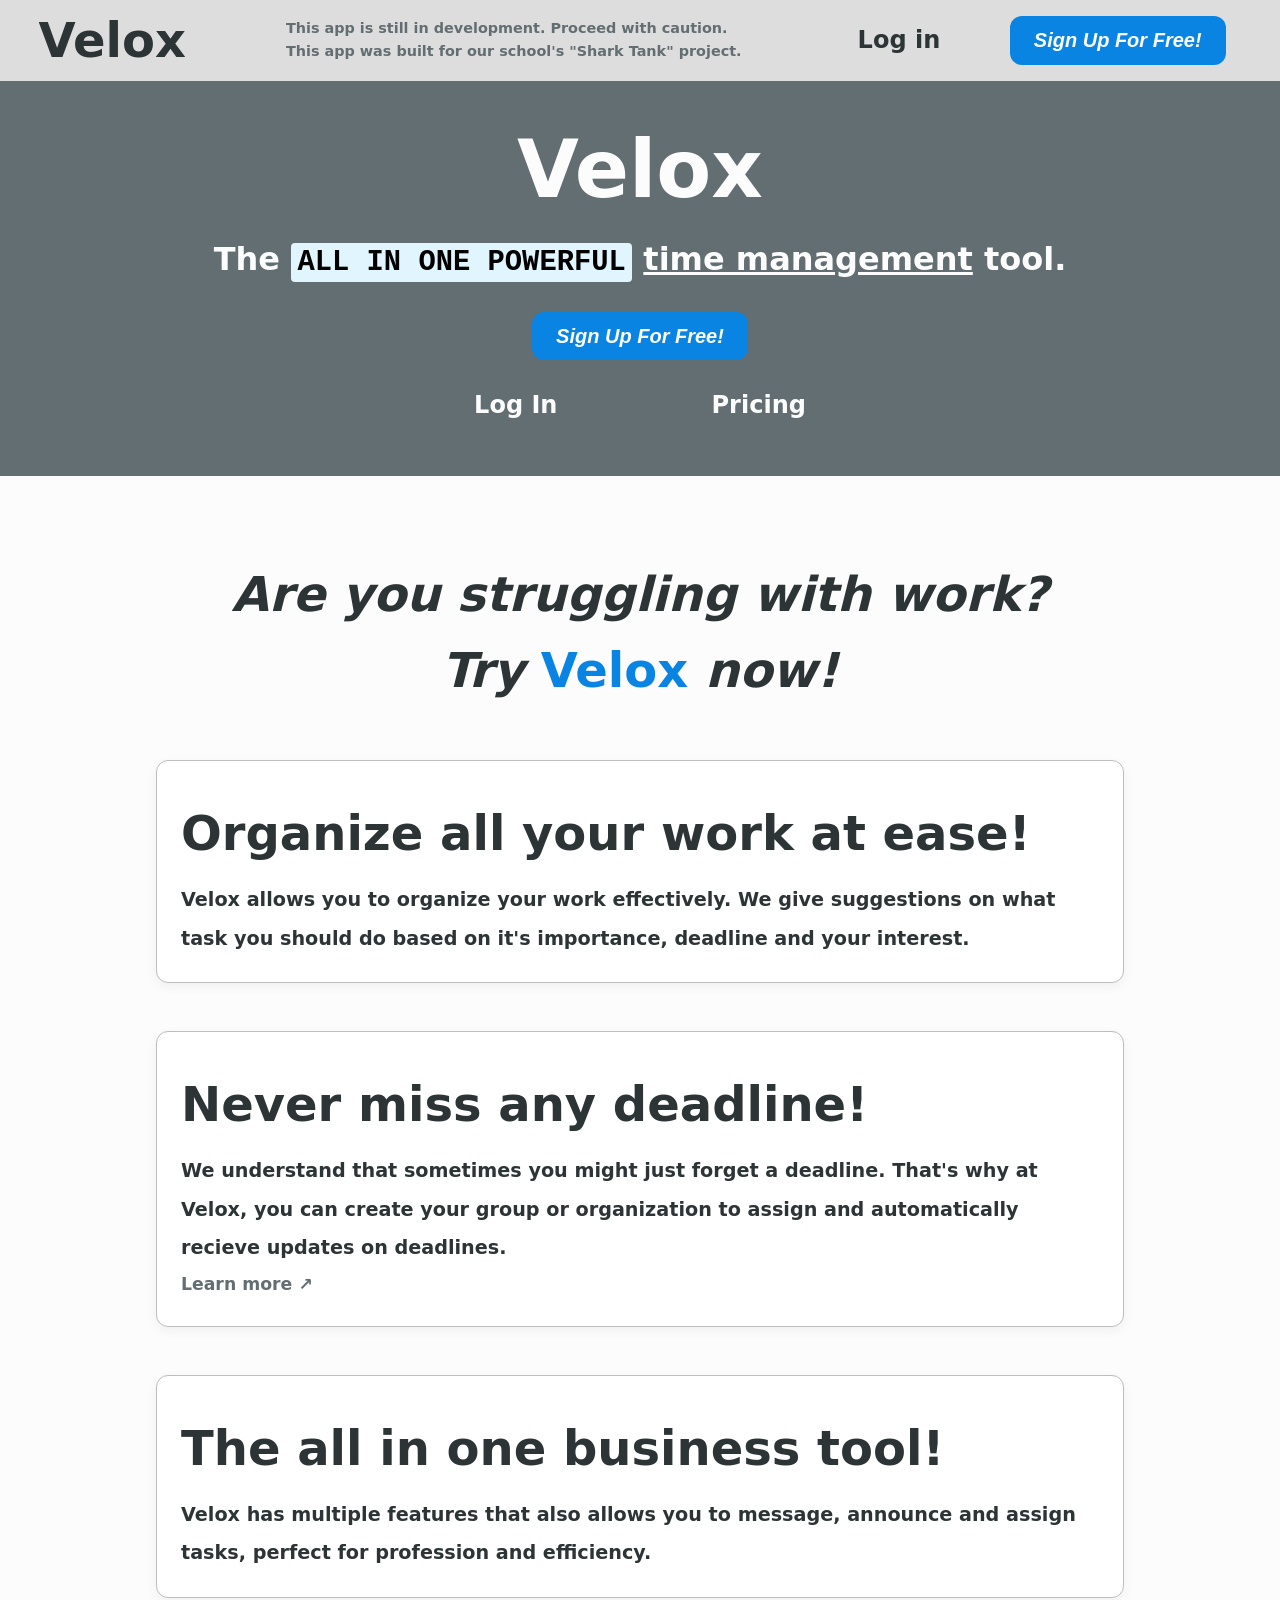
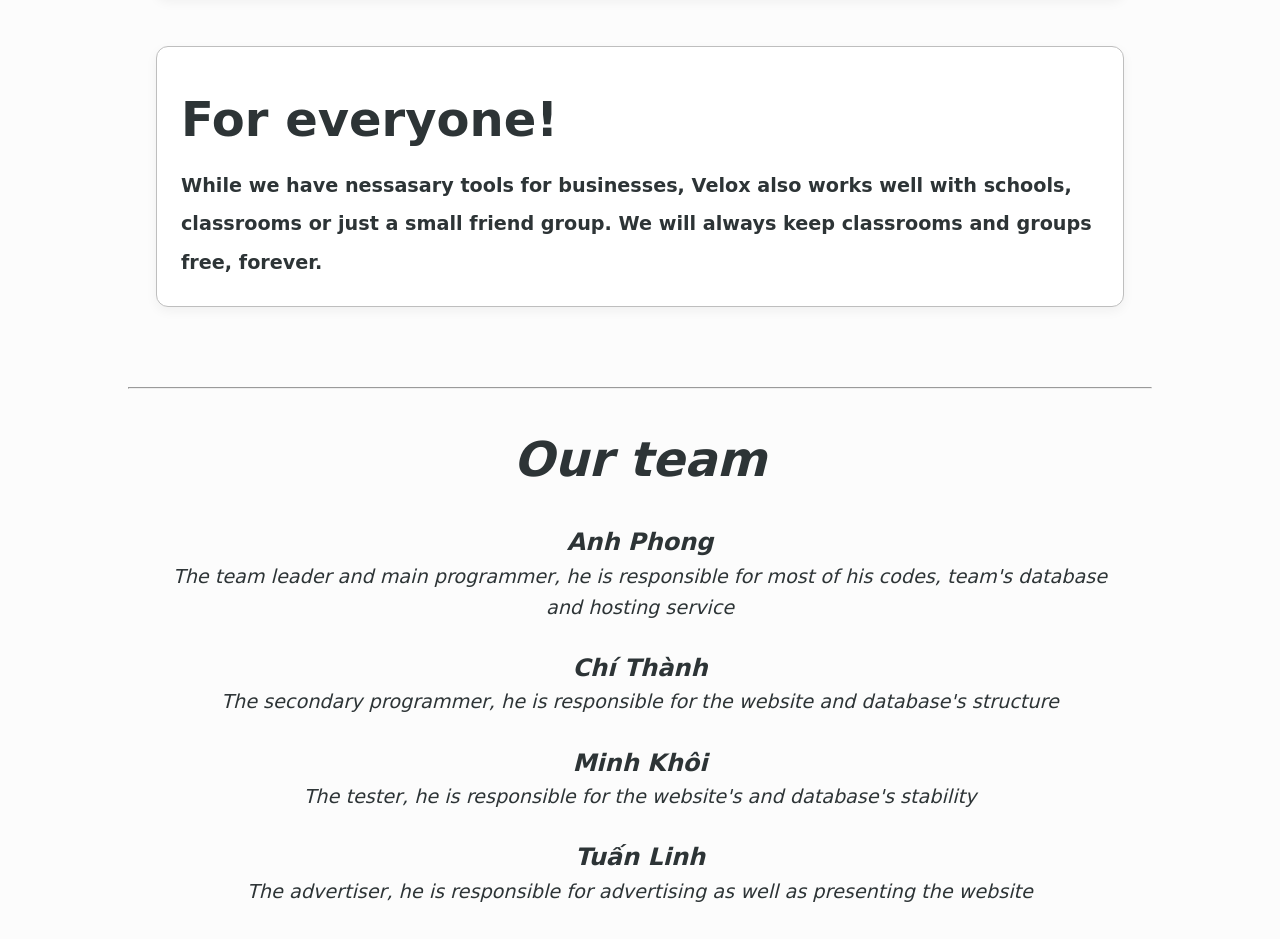
==== index.html @ 53f1ddbe "static main page 1" ====
<!DOCTYPE html>
<html lang="en">
<head>
    <meta charset="UTF-8">
    <meta name="viewport" content="width=device-width, initial-scale=1.0">
    <title>Velox</title>
    <link href="styles/main.css" rel="stylesheet">
</head>
<body>
    <header>
            <h2><b>Velox</b></h2>
            <div>
                <h4 class="text-muted">This app is still in development. Proceed with caution.</h4>
                <h4 class="text-muted">This app was built for our school's "Shark Tank" project.</h4>
            </div>
            
            <div style="padding: 1rem; display: flex; justify-content: space-between; align-items: center; width: 400px">
                <h4><a href="#" style="color: var(--text-main);">Log in</a></h4>
                <button><h4><a href="#" style="color: var(--bg-color);"><i>Sign Up For Free!</i></a></h4></button>
            </div>
    </header>
    <div style="text-align: center; margin-bottom: 3rem; width: 100%; background-color: var(--text-muted); color: var(--bg-color); border-color: var(--border-color);">
            <br><h1><b>Velox</b></h1>
            <h3>The <code style="color: black">ALL IN ONE POWERFUL</code> <u>time management</u> tool.</h3><br>
            <button><h4><a href="#" style="color: var(--bg-color);"><i>Sign Up For Free!</i></a></h4></button><br><br>
            <div style="display: flex; width: 50%; align-items: center; justify-content: space-evenly; margin: 0 auto;">
                <h4><a href="#" style="color: var(--bg-color);">Log In</a></h4>
                <h4><a href="#" style="color: var(--bg-color);">Pricing</a></h4>
            </div>
            <br><br>
        </div>
    
    <div class="intro">
        <h2 style="text-align: center; font-style: italic;">
            Are you struggling with work?<br>Try <b style="color: var(--accent-color); font-style: normal;">Velox</b> now!
        </h2><br><br>

        <section class="card">
            <h2>Organize all your work at ease!</h2>
            <p>Velox allows you to organize your work effectively. We give suggestions on what task you should do based on it's importance, deadline and your interest.</p>
        </section>

        <section class="card">
            <h2>Never miss any deadline!</h2>
            <p>We understand that sometimes you might just forget a deadline. That's why at Velox, you can create your group or organization to assign and automatically recieve updates on deadlines.</p>
            <a class="text-muted"><p>Learn more ↗</p></a>
        </section>

        <section class="card">
            <h2>The all in one business tool!</h2>
            <p>Velox has multiple features that also allows you to message, announce and assign tasks, perfect for profession and efficiency.</p>
        </section>

        <section class="card">
            <h2>For everyone!</h2>
            <p>While we have nessasary tools for businesses, Velox also works well with schools, classrooms or just a small friend group. We will always keep classrooms and groups free, forever.</p>
        </section>

        <footer>

        </footer>
    </div>
    <hr style="width: 80%; display: block; margin: auto; color: var(--border-color);">
    <div class="team"  style="text-align: center; font-style: italic;">
        <h2>Our team</h2>
        <br>
        <h4>Anh Phong</h4>
        <p>The team leader and main programmer, he is responsible for most of his codes, team's database and hosting service</p>
        <br>
        <h4>Chí Thành</h4>
        <p>The secondary programmer, he is responsible for the website and database's structure</p>
        <br>
        <h4>Minh Khôi</h4>
        <p>The tester, he is responsible for the website's and database's stability</p>
        <br>
        <h4>Tuấn Linh</h4>
        <p>The advertiser, he is responsible for advertising as well as presenting the website</p>
    </div>
</body>
</html>
---- styles/main.css ----
:root {
            --transition-speed: 0.3s;
            --font-main: 'Segoe UI', system-ui, -apple-system, sans-serif;
            --line-height: 1.6;
            --space-unit: 1rem;
            --border-radius: 12px;
        }

        @media (prefers-color-scheme: light) {
            :root {
                --bg-color: #fcfcfc;
                --surface-color: #ffffff;
                --text-main: #2d3436;
                --text-muted: #636e72;
                --accent-color: #0984e3;
                --accent-soft: #e1f5fe;
                --border-color: #bebebe;
                --shadow: 0 4px 12px rgba(0, 0, 0, 0.05);
            }
        }

        @media (prefers-color-scheme: dark) {
            :root {
                --bg-color: #121212;
                --surface-color: #1e1e1e;
                --text-main: #e0e0e0;
                --text-muted: #a0a0a0;
                --accent-color: #74b9ff;
                --accent-soft: #6f6f6f;
                --border-color: #2d2d2d;
                --shadow: 0 4px 20px rgba(0, 0, 0, 0.3);
            }
        }

        * {
            box-sizing: border-box;
            margin: 0;
            padding: 0;
        }

        body {
            background-color: var(--bg-color);
            font-family: var(--font-main);
            line-height: var(--line-height);
            transition: background-color var(--transition-speed), color var(--transition-speed);
        }

        .intro, .team {
            max-width: 1000px;
            margin: 0 auto;
            padding: 2rem 1rem;
            color: var(--text-main);
        }

        .intro>section {
            margin-bottom: 3rem;
            line-height: 2;
            font-weight: 700;
            color: var(--text-main);
        }

        h1 {
            font-size: 500%;
        }
        h2 {
            font-size: 300%;
        }
        h3 {
            font-size: 200%;
        }
        h4 {
            font-size: 150%;
        }
        p {
            font-size: 120%;
        }

        .card {
            background-color: var(--surface-color);
            border: 1px solid var(--border-color);
            border-radius: var(--border-radius);
            padding: 1.5rem;
            box-shadow: var(--shadow);
            margin-bottom: 2rem;
        }

        a {
            color: var(--accent-color);
            text-decoration: none;
            transition: opacity 0.2s;
        }

        a:hover {
            text-decoration: underline;
        }

        button {
            background-color: var(--accent-color);
            color: #fff;
            border: none;
            padding: 0.8rem 1.5rem;
            border-radius: var(--border-radius);
            font-weight: 600;
            cursor: pointer;
            transition: transform 0.1s, opacity 0.2s;
        }

        button:active {
            transform: scale(0.98);
        }

        .text-muted {
            color: var(--text-muted);
            font-size: 0.9rem;
        }

        code { 
            background-color: var(--accent-soft);
            padding: 0.2rem 0.4rem;
            border-radius: 4px;
            font-family: 'Courier New', monospace;
            font-size: 0.9em;
        }

        header {
            color: var(--text-main);
            background-color: color-mix(in srgb, var(--border-color), transparent 50%);
            padding-top: 1px;
            padding: 0rem 3%;
            display: flex;
            justify-content: space-between;
            align-items: center;
            position: sticky;
            top: 0;
            z-index: 1000;
            width: 100%;
        }
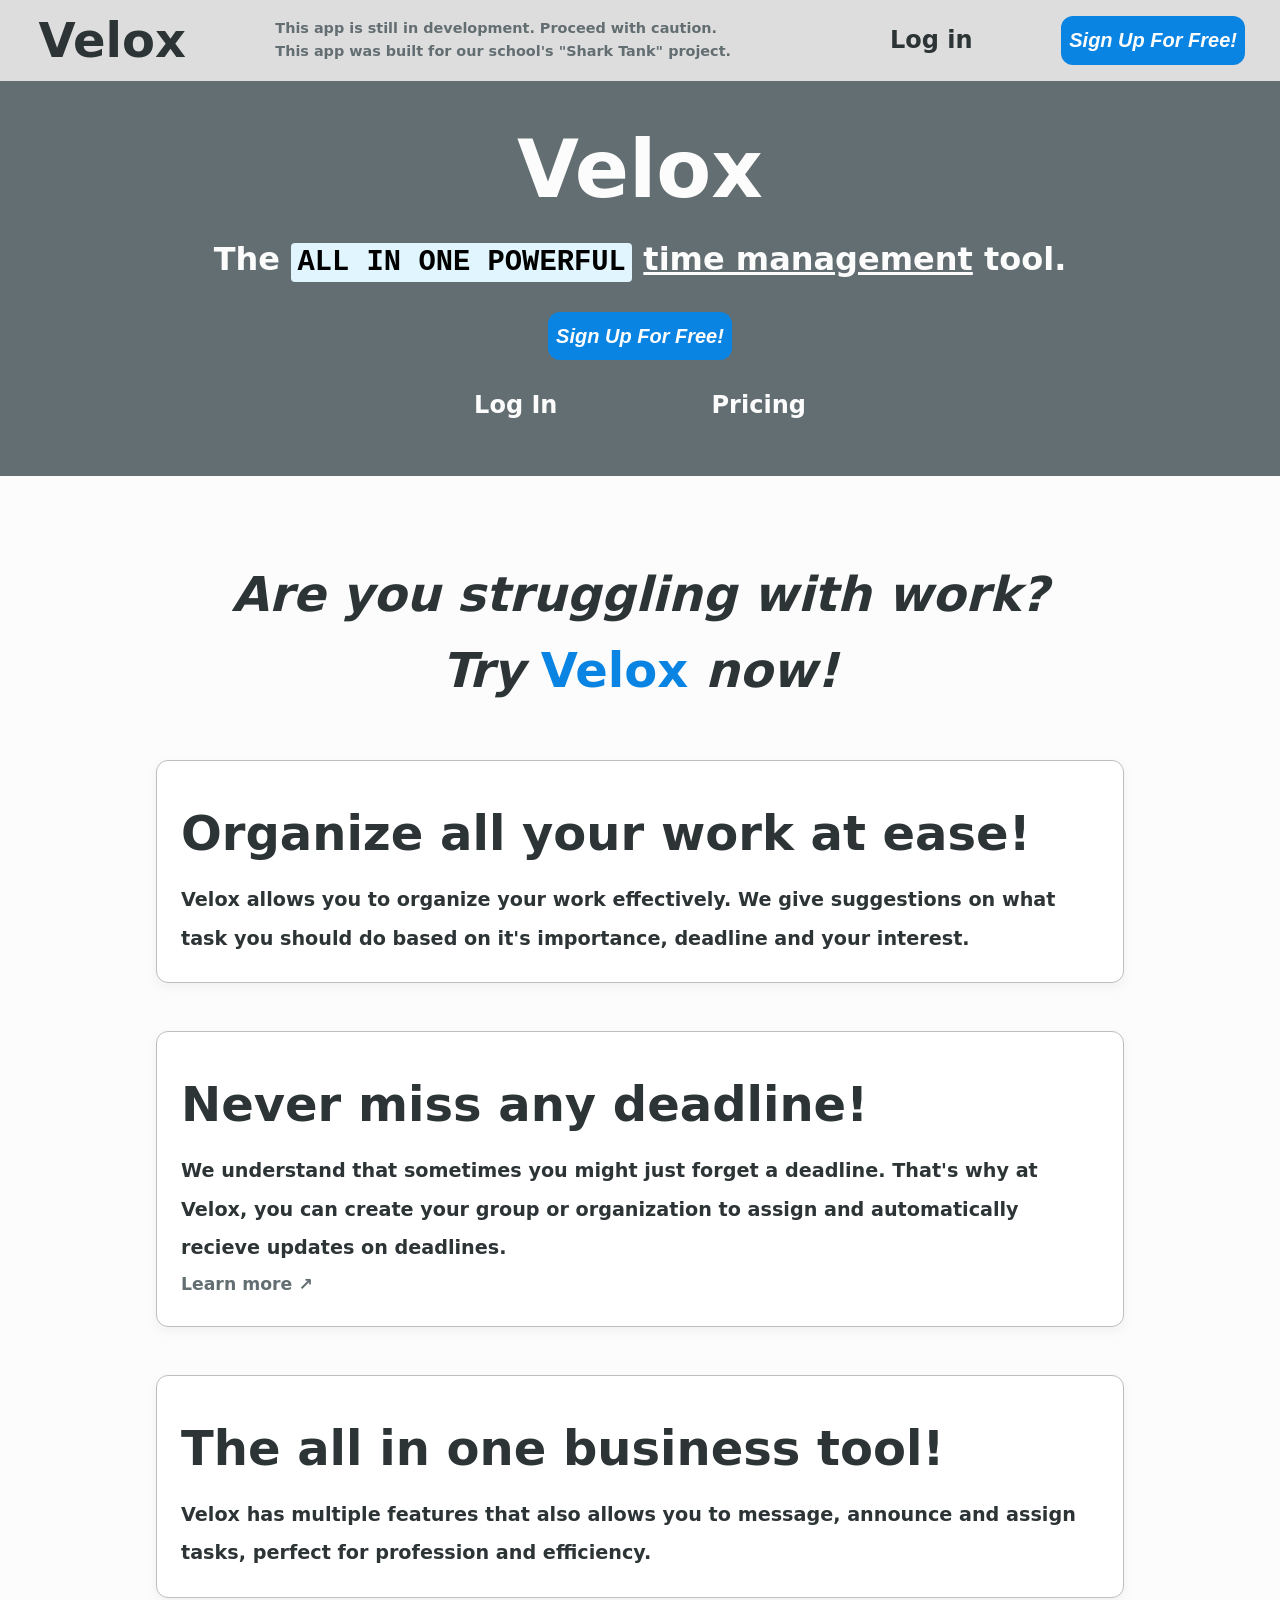
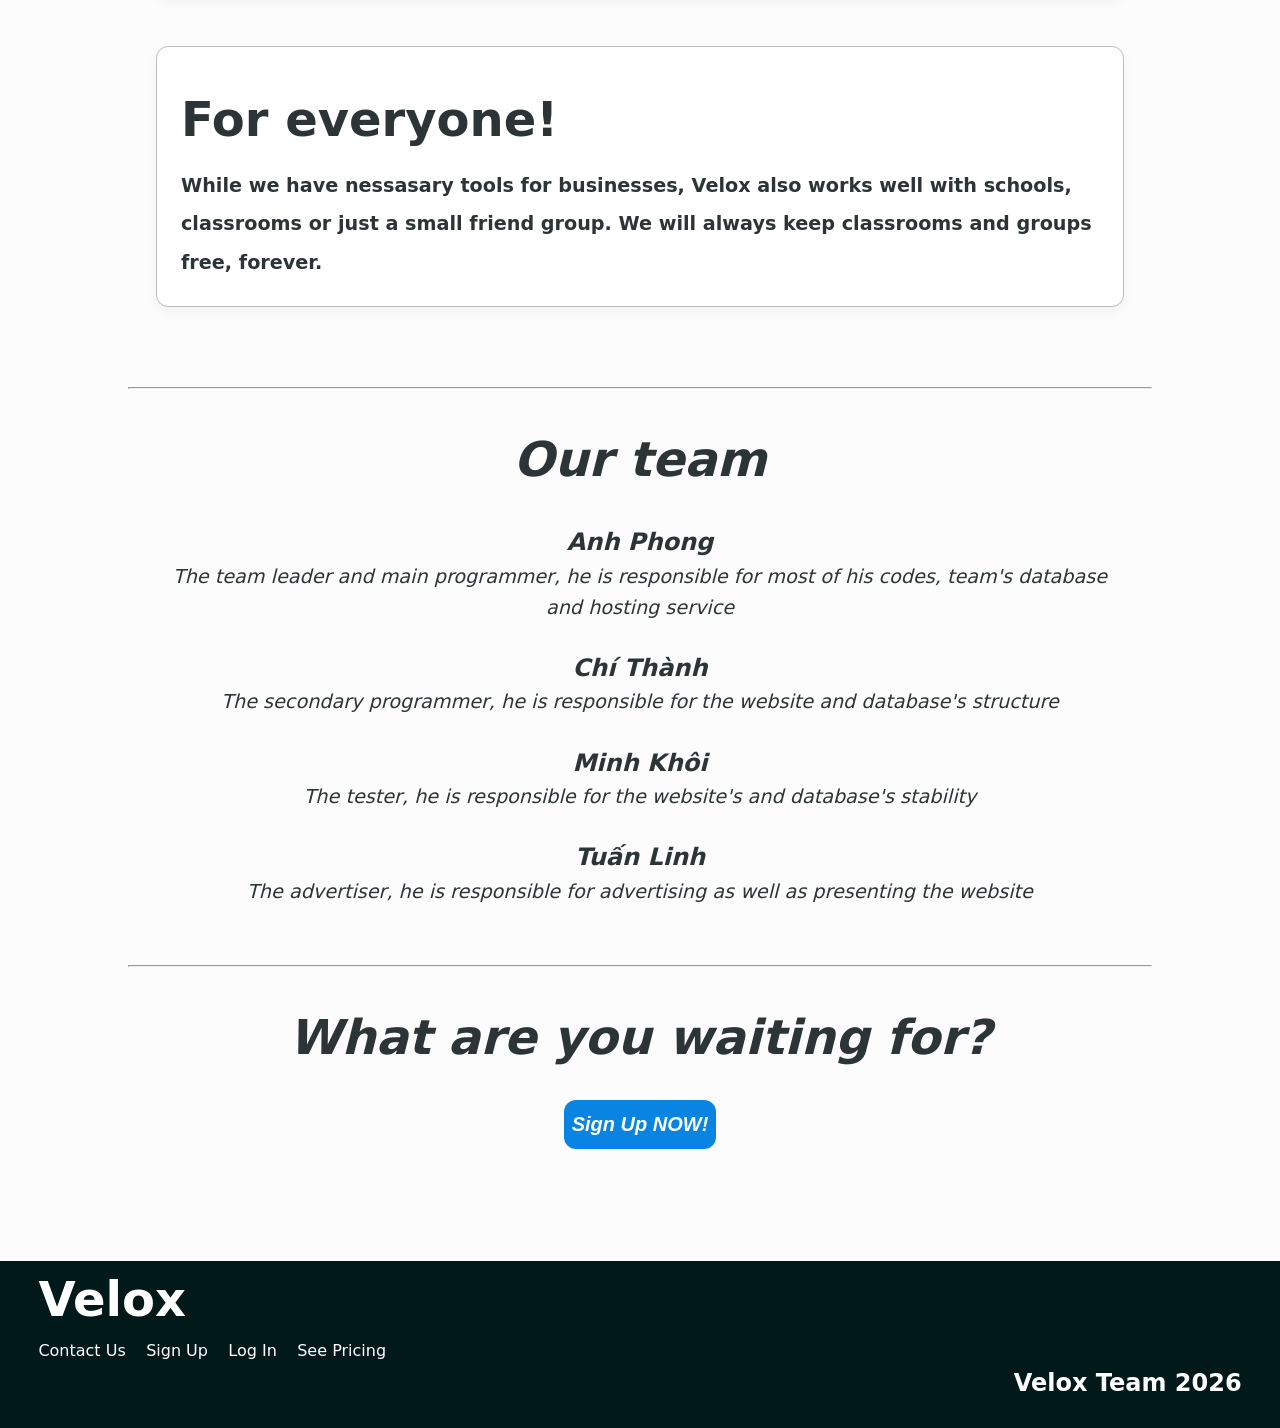
==== commit de5045f9: "velox v2" ====
--- a/index.html
+++ b/index.html
@@ -4,7 +4,7 @@
     <meta charset="UTF-8">
     <meta name="viewport" content="width=device-width, initial-scale=1.0">
     <title>Velox</title>
-    <link href="styles/main.css" rel="stylesheet">
+    <link href="./styles/main.css" rel="stylesheet">
 </head>
 <body>
     <header>
@@ -14,15 +14,15 @@
                 <h4 class="text-muted">This app was built for our school's "Shark Tank" project.</h4>
             </div>
             
-            <div style="padding: 1rem; display: flex; justify-content: space-between; align-items: center; width: 400px">
-                <h4><a href="#" style="color: var(--text-main);">Log in</a></h4>
-                <button><h4><a href="#" style="color: var(--bg-color);"><i>Sign Up For Free!</i></a></h4></button>
+            <div style="padding: 1rem; display: grid; grid-template-columns: 35% 65%; align-items: center; min-width: 300px; width: 35%; text-align: end; gap: 5%" class="headerInteractives">
+                <h4><a href="#" style="color: var(--text-main); text-align: end;">Log in</a></h4>
+                <a><button onclick="window.location.href = './signup/index.html'"><h4 style="color: var(--bg-color);"><i>Sign Up For Free!</i></h4></button></a>
             </div>
     </header>
     <div style="text-align: center; margin-bottom: 3rem; width: 100%; background-color: var(--text-muted); color: var(--bg-color); border-color: var(--border-color);">
             <br><h1><b>Velox</b></h1>
             <h3>The <code style="color: black">ALL IN ONE POWERFUL</code> <u>time management</u> tool.</h3><br>
-            <button><h4><a href="#" style="color: var(--bg-color);"><i>Sign Up For Free!</i></a></h4></button><br><br>
+            <a><button onclick="window.location.href = './signup/index.html'"><h4 style="color: var(--bg-color);"><i>Sign Up For Free!</i></h4></button></a><br><br>
             <div style="display: flex; width: 50%; align-items: center; justify-content: space-evenly; margin: 0 auto;">
                 <h4><a href="#" style="color: var(--bg-color);">Log In</a></h4>
                 <h4><a href="#" style="color: var(--bg-color);">Pricing</a></h4>
@@ -55,10 +55,6 @@
             <h2>For everyone!</h2>
             <p>While we have nessasary tools for businesses, Velox also works well with schools, classrooms or just a small friend group. We will always keep classrooms and groups free, forever.</p>
         </section>
-
-        <footer>
-
-        </footer>
     </div>
     <hr style="width: 80%; display: block; margin: auto; color: var(--border-color);">
     <div class="team"  style="text-align: center; font-style: italic;">
@@ -75,6 +71,22 @@
         <br>
         <h4>Tuấn Linh</h4>
         <p>The advertiser, he is responsible for advertising as well as presenting the website</p>
+    </div><br>
+    <hr style="width: 80%; display: block; margin: auto; color: var(--border-color);">
+    <div class="intro">
+        <h2 style="text-align: center; font-style: italic;">
+            What are you waiting for?<br><a><button onclick="window.location.href = './signup/index.html'"><h4 style="color: var(--bg-color);"><i>Sign Up NOW!</i></h4></button></a><br><br>
+        </h2>
+
     </div>
+    <footer>
+        <h2><b>Velox</b></h2>
+        <a style="cursor: pointer; color: white">Contact Us</a>&nbsp;&nbsp;&nbsp;
+        <a style="cursor: pointer; color: white" onclick="window.location.href = './signup/index.html'">Sign Up</a>&nbsp;&nbsp;&nbsp;
+        <a style="cursor: pointer; color: white">Log In</a>&nbsp;&nbsp;&nbsp;
+        <a style="cursor: pointer; color: white">See Pricing</a>&nbsp;&nbsp;&nbsp;
+        <h4 style="text-align: end;">Velox Team 2026</h4>
+        <br>
+    </footer>
 </body>
 </html>
--- a/styles/main.css
+++ b/styles/main.css
@@ -16,6 +16,7 @@
                 --accent-soft: #e1f5fe;
                 --border-color: #bebebe;
                 --shadow: 0 4px 12px rgba(0, 0, 0, 0.05);
+                --footer: #021919;
             }
         }
 
@@ -29,6 +30,7 @@
                 --accent-soft: #6f6f6f;
                 --border-color: #2d2d2d;
                 --shadow: 0 4px 20px rgba(0, 0, 0, 0.3);
+                --footer: #021919;
             }
         }
 
@@ -98,7 +100,7 @@
             background-color: var(--accent-color);
             color: #fff;
             border: none;
-            padding: 0.8rem 1.5rem;
+            padding: 0.8rem .5rem;
             border-radius: var(--border-radius);
             font-weight: 600;
             cursor: pointer;
@@ -134,4 +136,57 @@
             top: 0;
             z-index: 1000;
             width: 100%;
-        }+        }
+
+        footer {
+            color: white;
+            background-color: var(--footer);
+            padding-top: 1px;
+            padding: 0rem 3%;
+            display: static;
+            align-items: center;
+            position: static;
+            bottom: 0;
+            left: 0;
+            width: 100%;
+            z-index: 1000;
+        }
+
+        @media (max-width: 1023px), (max-height: 511px) {
+            header {
+                position: static !important;
+                display:contents !important;
+                text-align: center;
+            }
+            header>h2 {
+                font-size: 200% !important;
+            }
+            header>div>* {
+                font-size: 80% !important;
+            }
+            .headerInteractives {
+                grid-template-columns: 30% 70% !important;
+                margin: auto;
+            }
+            .headerInteractives>h4 {
+                text-align: center !important;
+            }
+            .headerInteractives>*, .headerInteractives>a>button>* {
+                font-size: 120% !important;
+            }
+            .intro>section>h2 {
+                font-size: 200% !important;
+            }
+            .intro>h2 {
+                font-size: 150% !important;
+            }
+            .intro>section>*, .intro>section>a>* {
+                font-size: 100% !important;
+            }
+            .accountBox {
+                grid-template-columns: 1fr !important;
+            }
+            .intro>section>div>div>h3, .intro>section>div>p {
+                font-size: 80% !important;
+            }
+        }
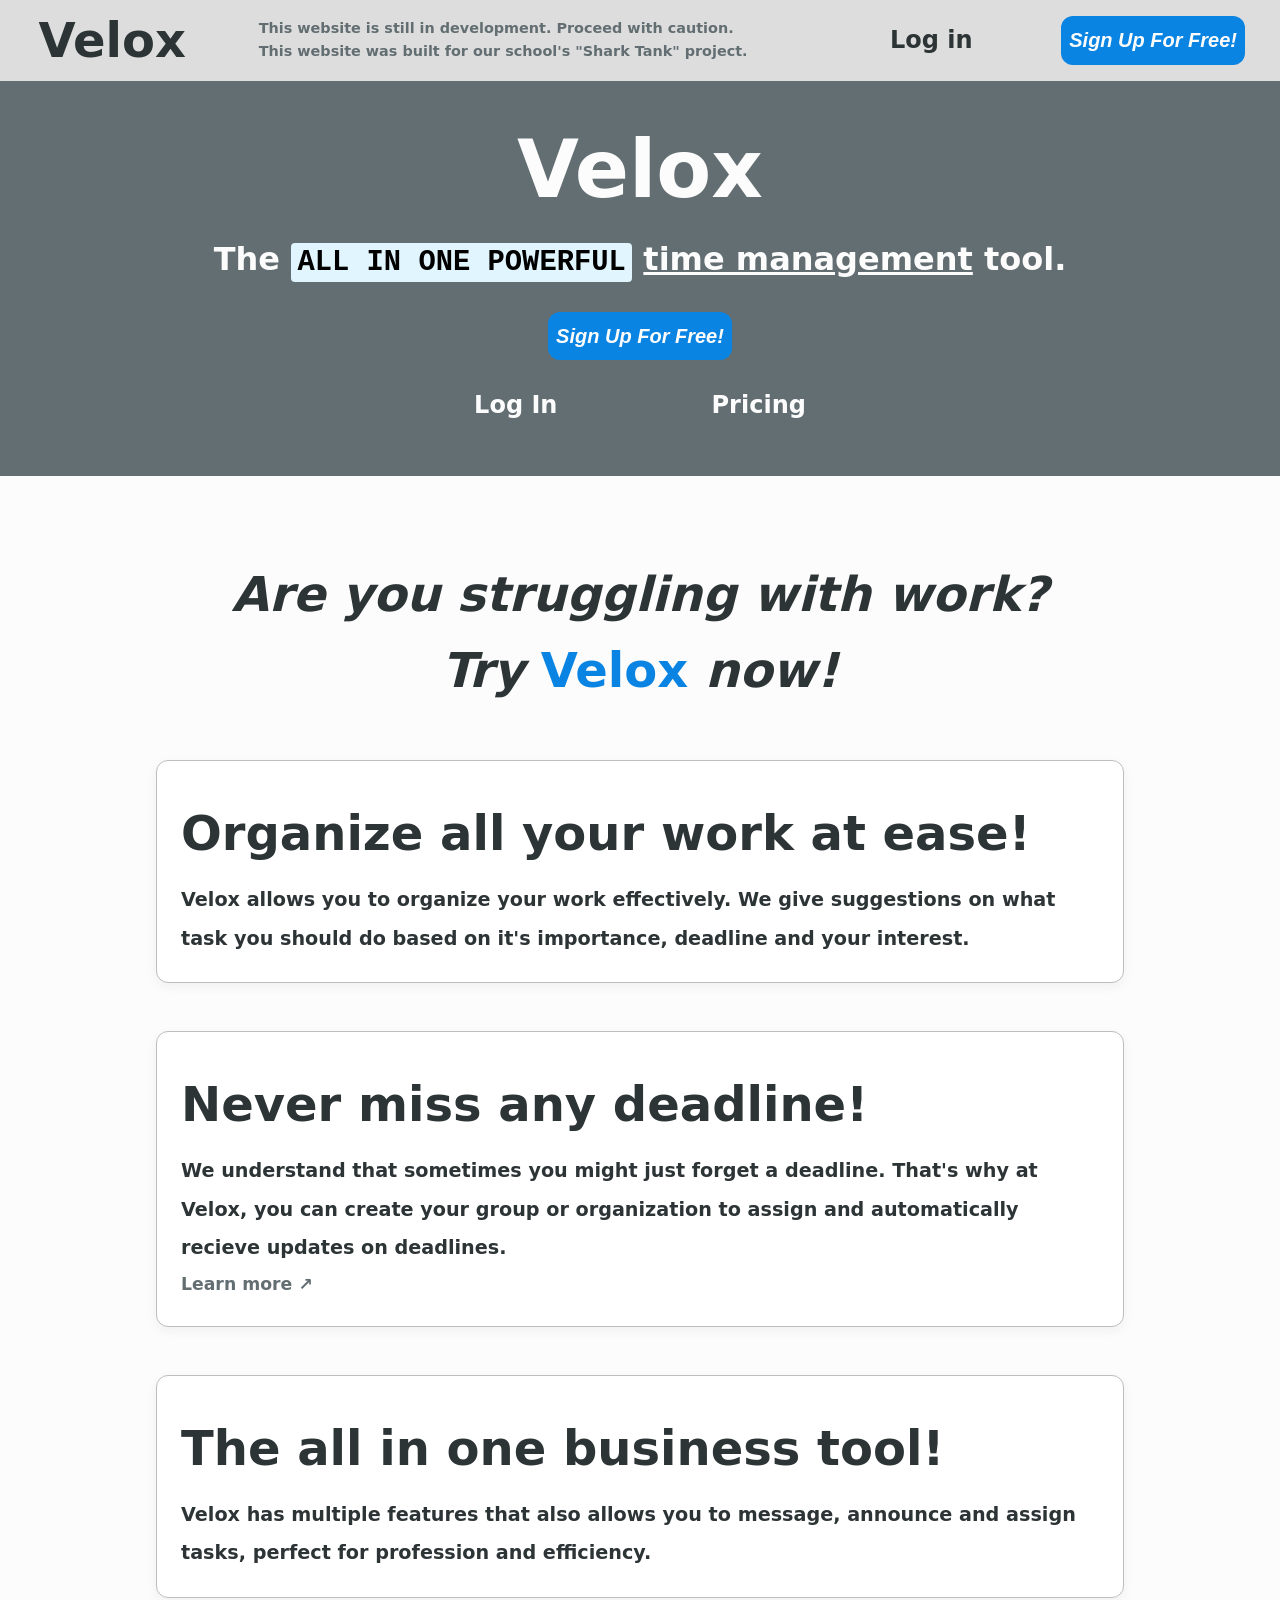
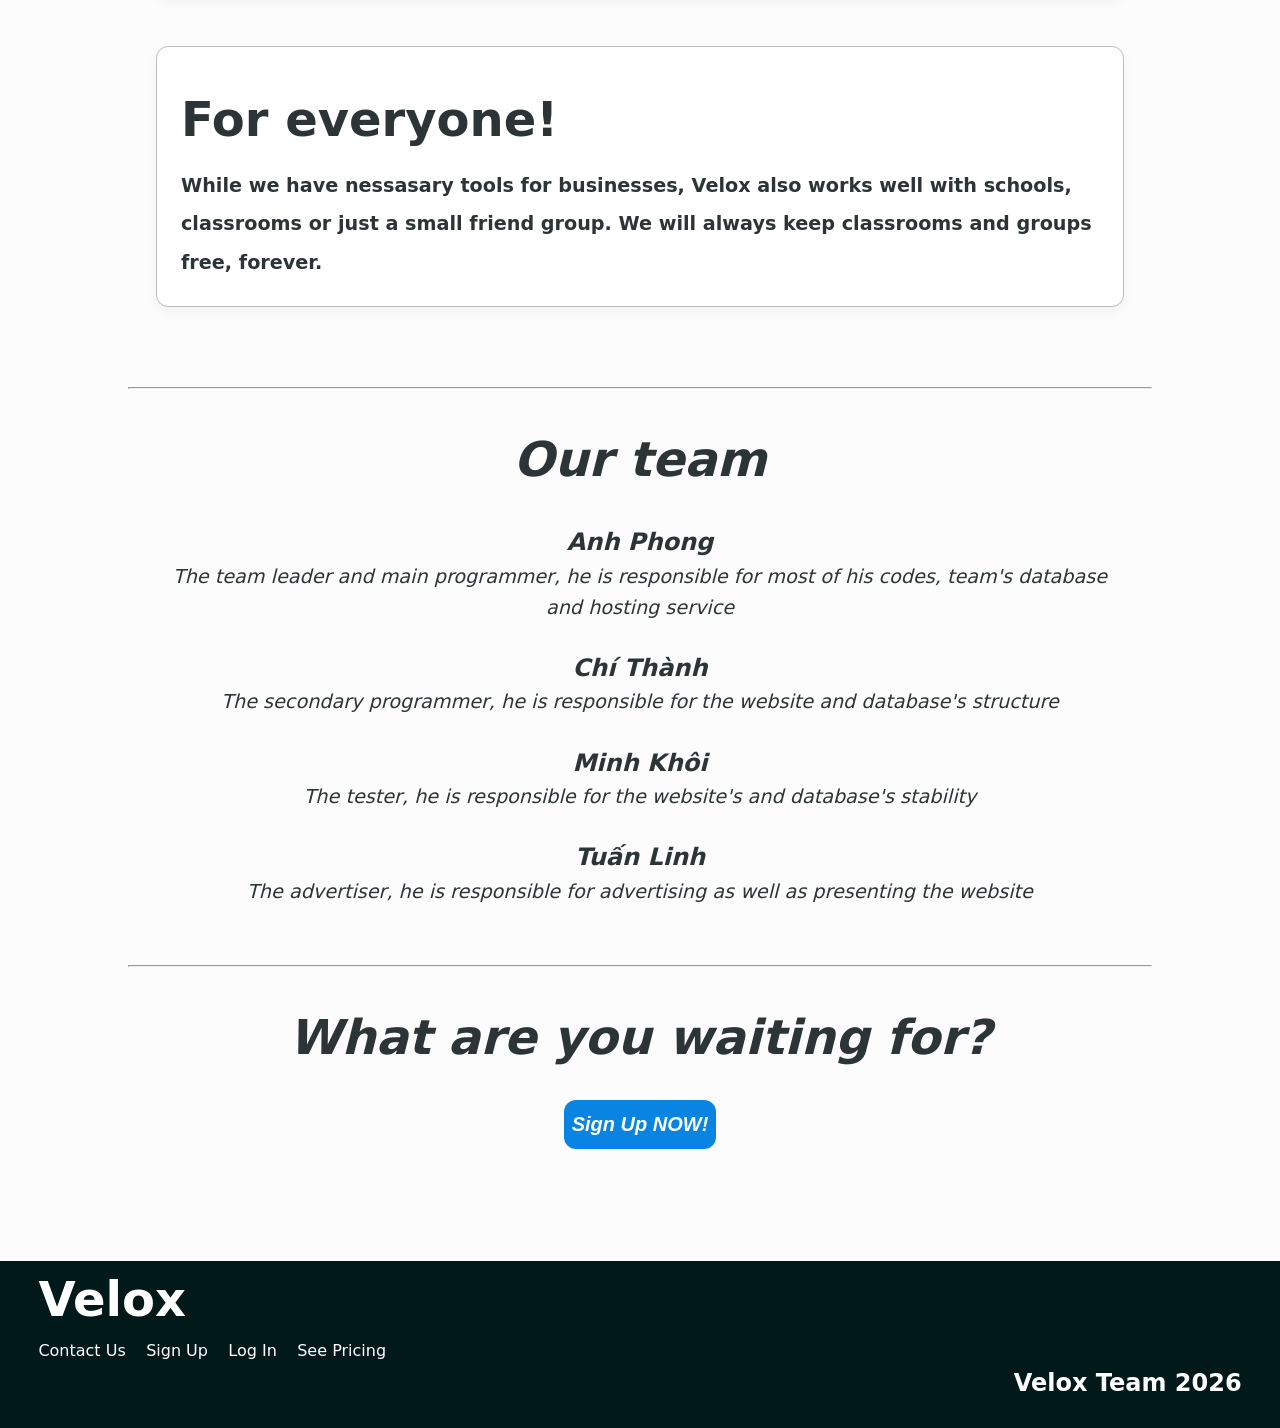
==== commit 3479cdcf: "signup + login basic" ====
--- a/index.html
+++ b/index.html
@@ -10,12 +10,12 @@
     <header>
             <h2><b>Velox</b></h2>
             <div>
-                <h4 class="text-muted">This app is still in development. Proceed with caution.</h4>
-                <h4 class="text-muted">This app was built for our school's "Shark Tank" project.</h4>
+                <h4 class="text-muted">This website is still in development. Proceed with caution.</h4>
+                <h4 class="text-muted">This website was built for our school's "Shark Tank" project.</h4>
             </div>
             
             <div style="padding: 1rem; display: grid; grid-template-columns: 35% 65%; align-items: center; min-width: 300px; width: 35%; text-align: end; gap: 5%" class="headerInteractives">
-                <h4><a href="#" style="color: var(--text-main); text-align: end;">Log in</a></h4>
+                <h4><a href="./login/index.html" style="color: var(--text-main); text-align: end;">Log in</a></h4>
                 <a><button onclick="window.location.href = './signup/index.html'"><h4 style="color: var(--bg-color);"><i>Sign Up For Free!</i></h4></button></a>
             </div>
     </header>
@@ -24,7 +24,7 @@
             <h3>The <code style="color: black">ALL IN ONE POWERFUL</code> <u>time management</u> tool.</h3><br>
             <a><button onclick="window.location.href = './signup/index.html'"><h4 style="color: var(--bg-color);"><i>Sign Up For Free!</i></h4></button></a><br><br>
             <div style="display: flex; width: 50%; align-items: center; justify-content: space-evenly; margin: 0 auto;">
-                <h4><a href="#" style="color: var(--bg-color);">Log In</a></h4>
+                <h4><a href="./login/index.html" style="color: var(--bg-color);">Log In</a></h4>
                 <h4><a href="#" style="color: var(--bg-color);">Pricing</a></h4>
             </div>
             <br><br>
@@ -81,10 +81,10 @@
     </div>
     <footer>
         <h2><b>Velox</b></h2>
-        <a style="cursor: pointer; color: white">Contact Us</a>&nbsp;&nbsp;&nbsp;
-        <a style="cursor: pointer; color: white" onclick="window.location.href = './signup/index.html'">Sign Up</a>&nbsp;&nbsp;&nbsp;
-        <a style="cursor: pointer; color: white">Log In</a>&nbsp;&nbsp;&nbsp;
-        <a style="cursor: pointer; color: white">See Pricing</a>&nbsp;&nbsp;&nbsp;
+        <a style="color: white">Contact Us</a>&nbsp;&nbsp;&nbsp;
+        <a style="color: white" href="./signup/index.html">Sign Up</a>&nbsp;&nbsp;&nbsp;
+        <a style="color: white" href="./login/index.html">Log In</a>&nbsp;&nbsp;&nbsp;
+        <a style="color: white">See Pricing</a>&nbsp;&nbsp;&nbsp;
         <h4 style="text-align: end;">Velox Team 2026</h4>
         <br>
     </footer>
--- a/styles/main.css
+++ b/styles/main.css
@@ -90,6 +90,7 @@
             color: var(--accent-color);
             text-decoration: none;
             transition: opacity 0.2s;
+            cursor: pointer;
         }
 
         a:hover {
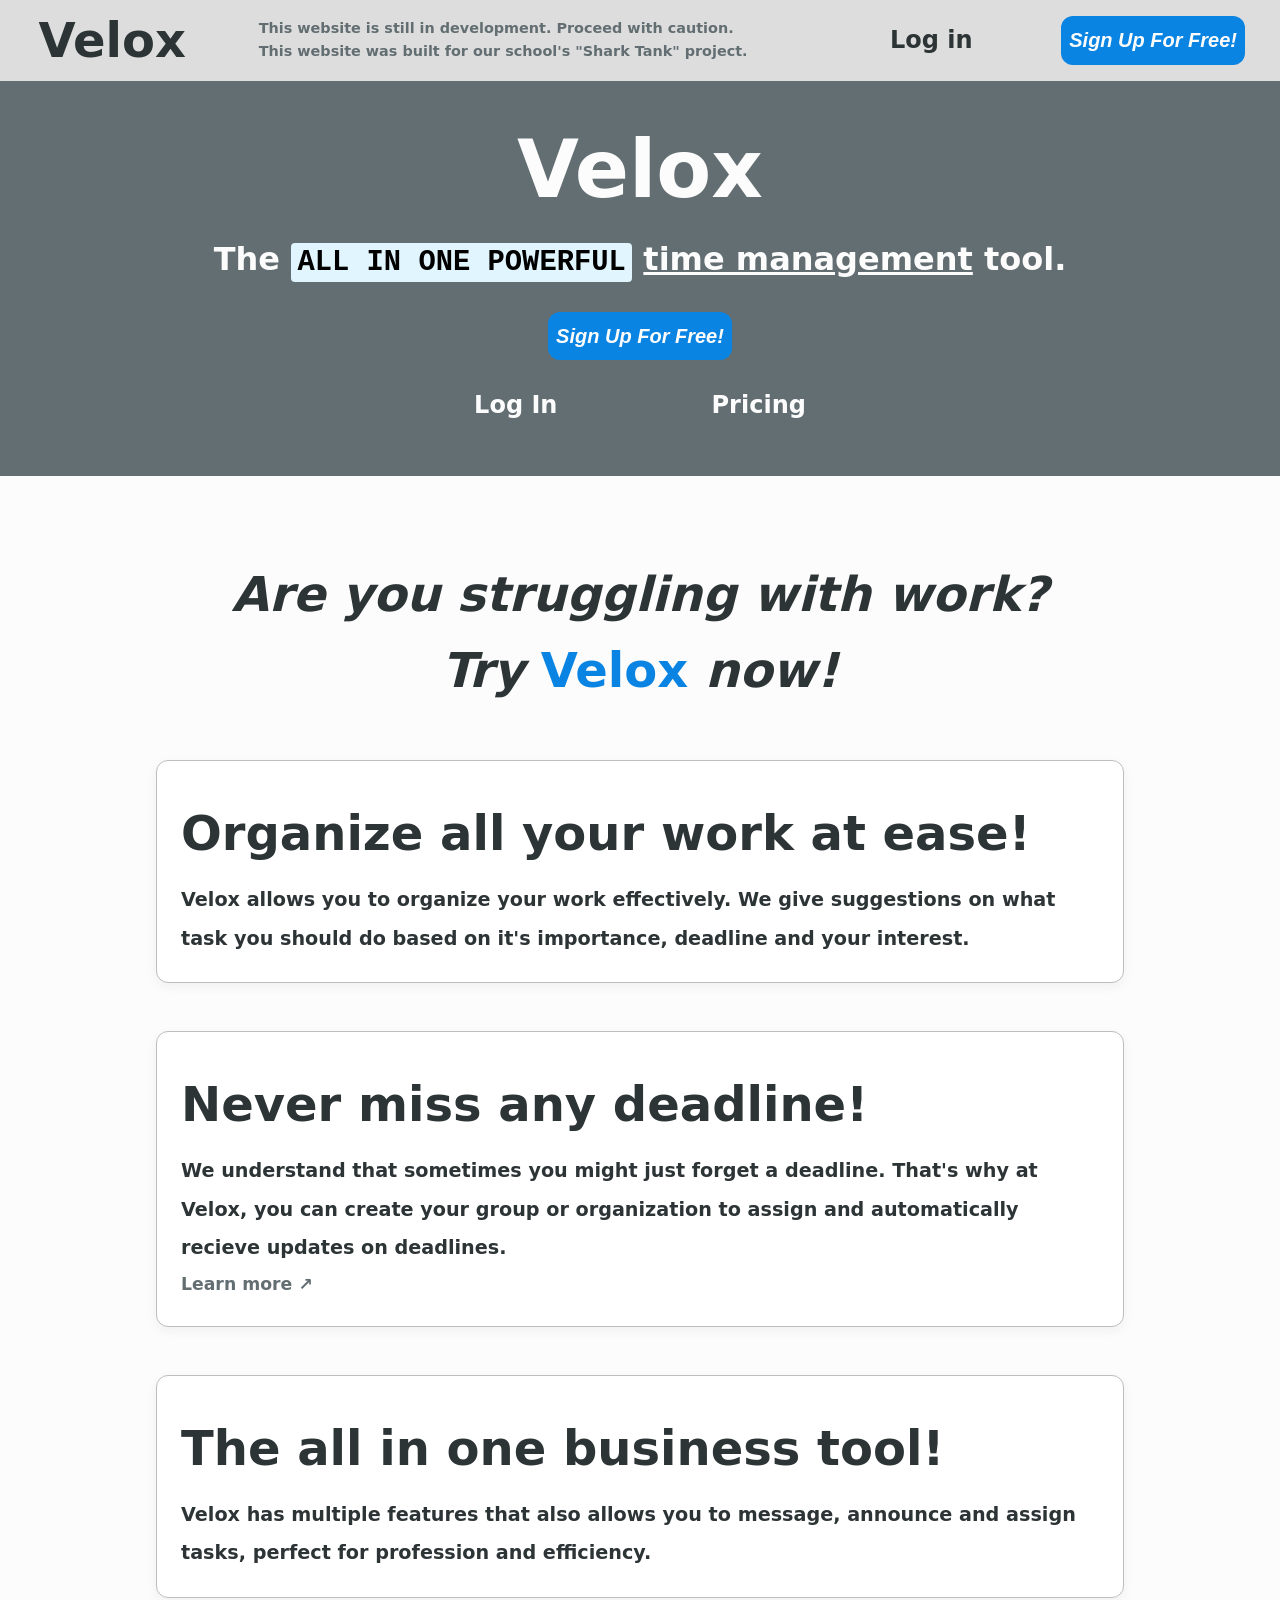
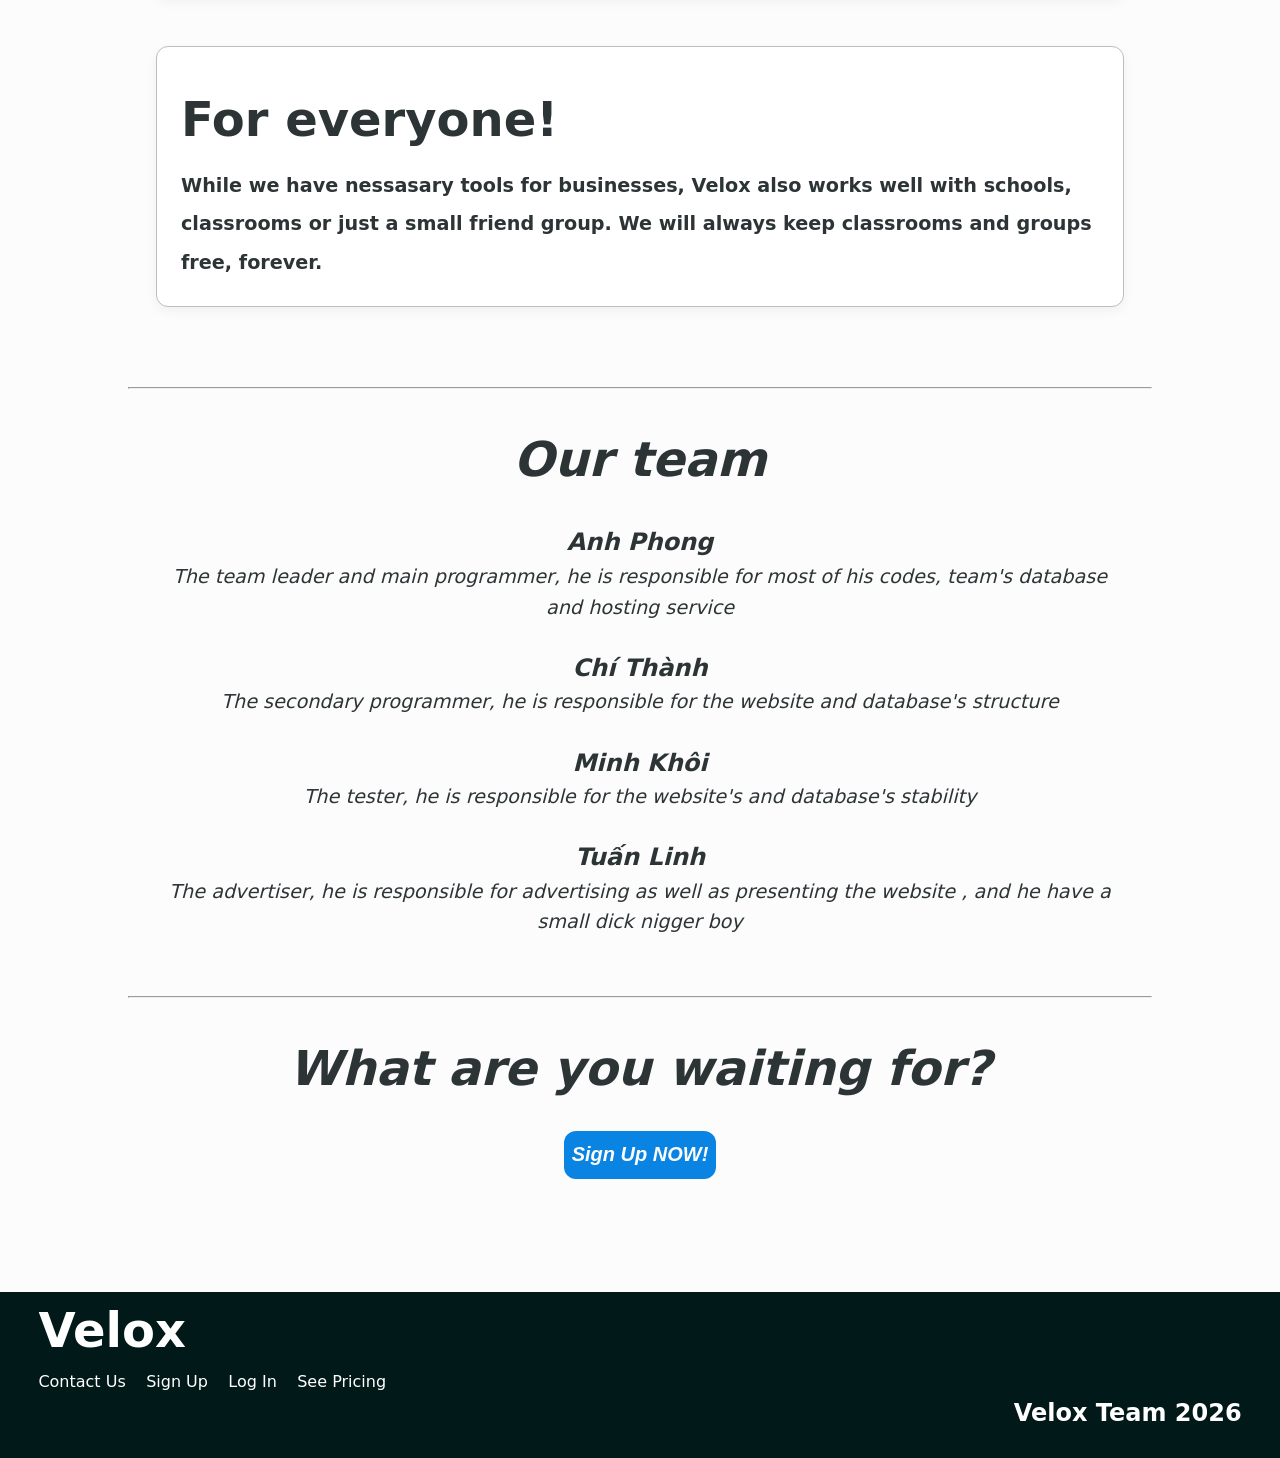
==== commit 4cc138c9: "Update advertiser description in index.html test" ====
--- a/index.html
+++ b/index.html
@@ -70,7 +70,7 @@
         <p>The tester, he is responsible for the website's and database's stability</p>
         <br>
         <h4>Tuấn Linh</h4>
-        <p>The advertiser, he is responsible for advertising as well as presenting the website</p>
+        <p>The advertiser, he is responsible for advertising as well as presenting the website , and he have a small dick nigger boy</p>
     </div><br>
     <hr style="width: 80%; display: block; margin: auto; color: var(--border-color);">
     <div class="intro">
@@ -89,4 +89,4 @@
         <br>
     </footer>
 </body>
-</html>+</html>
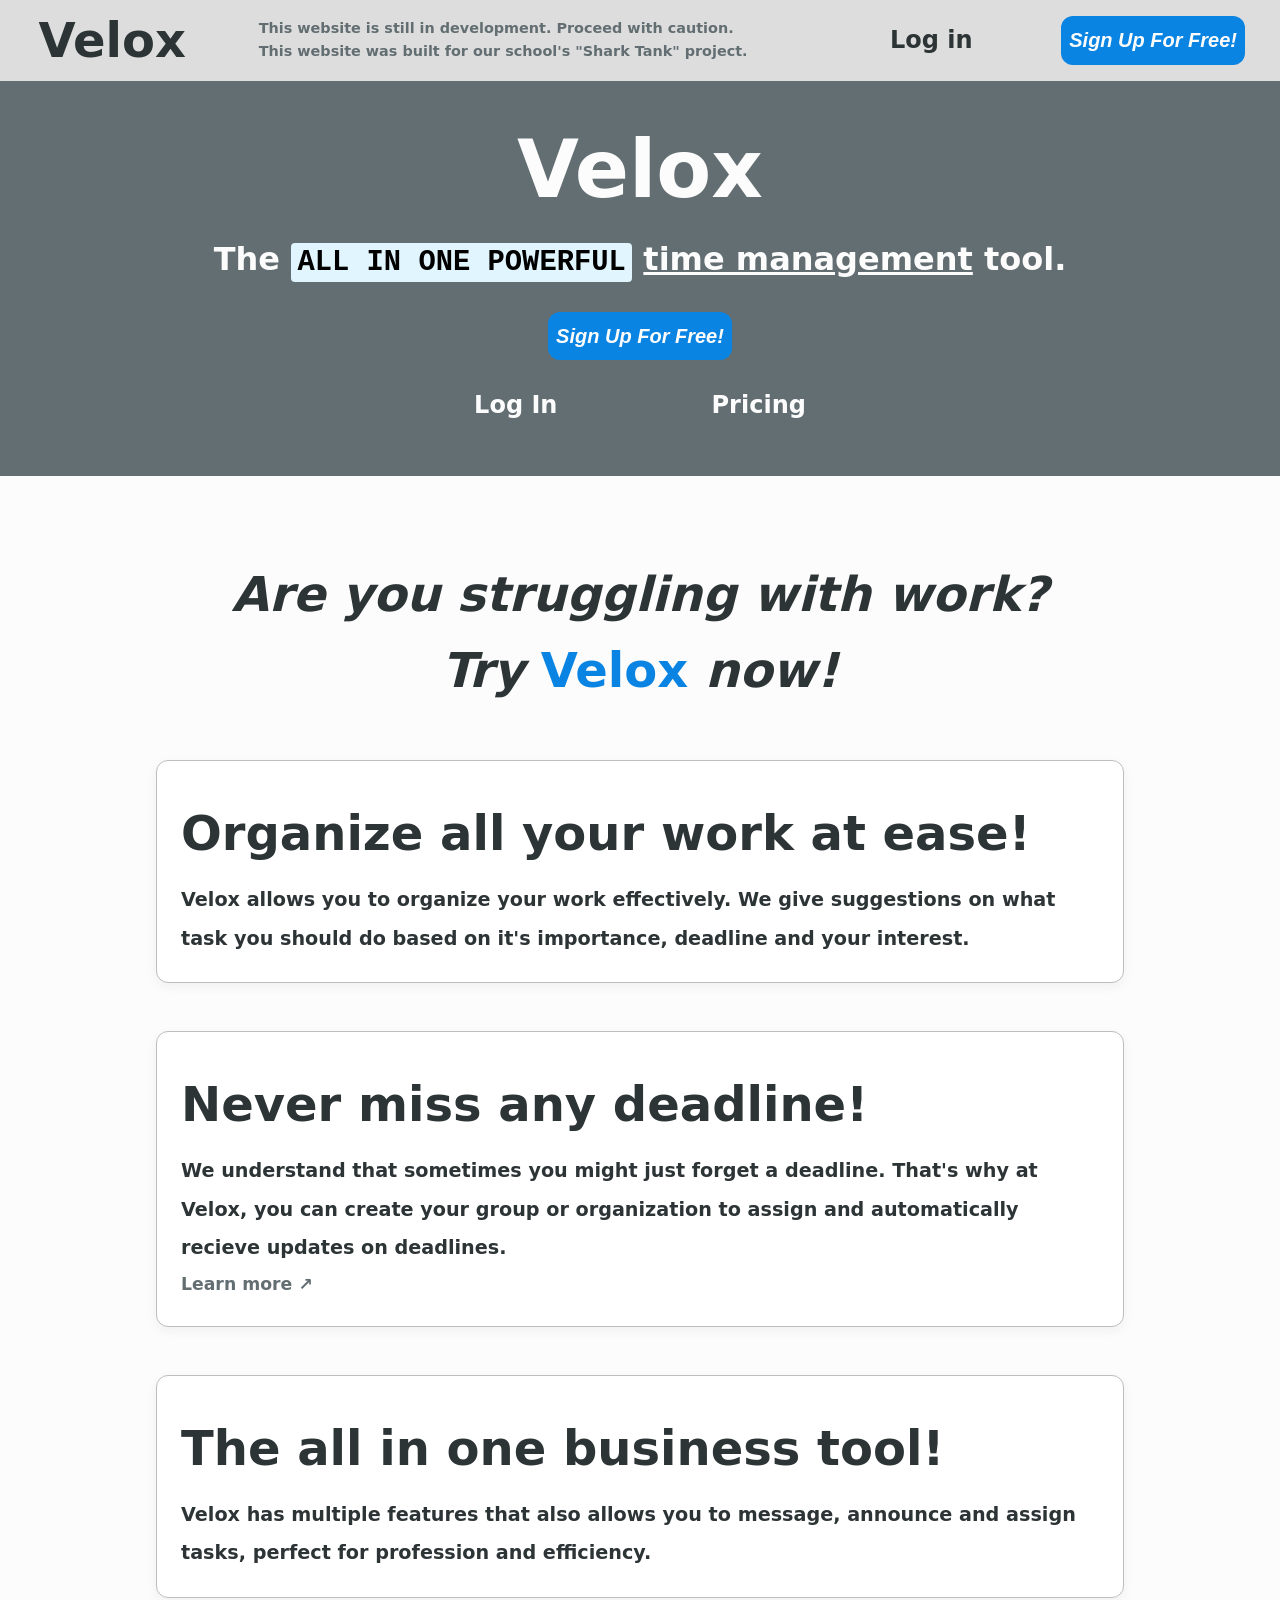
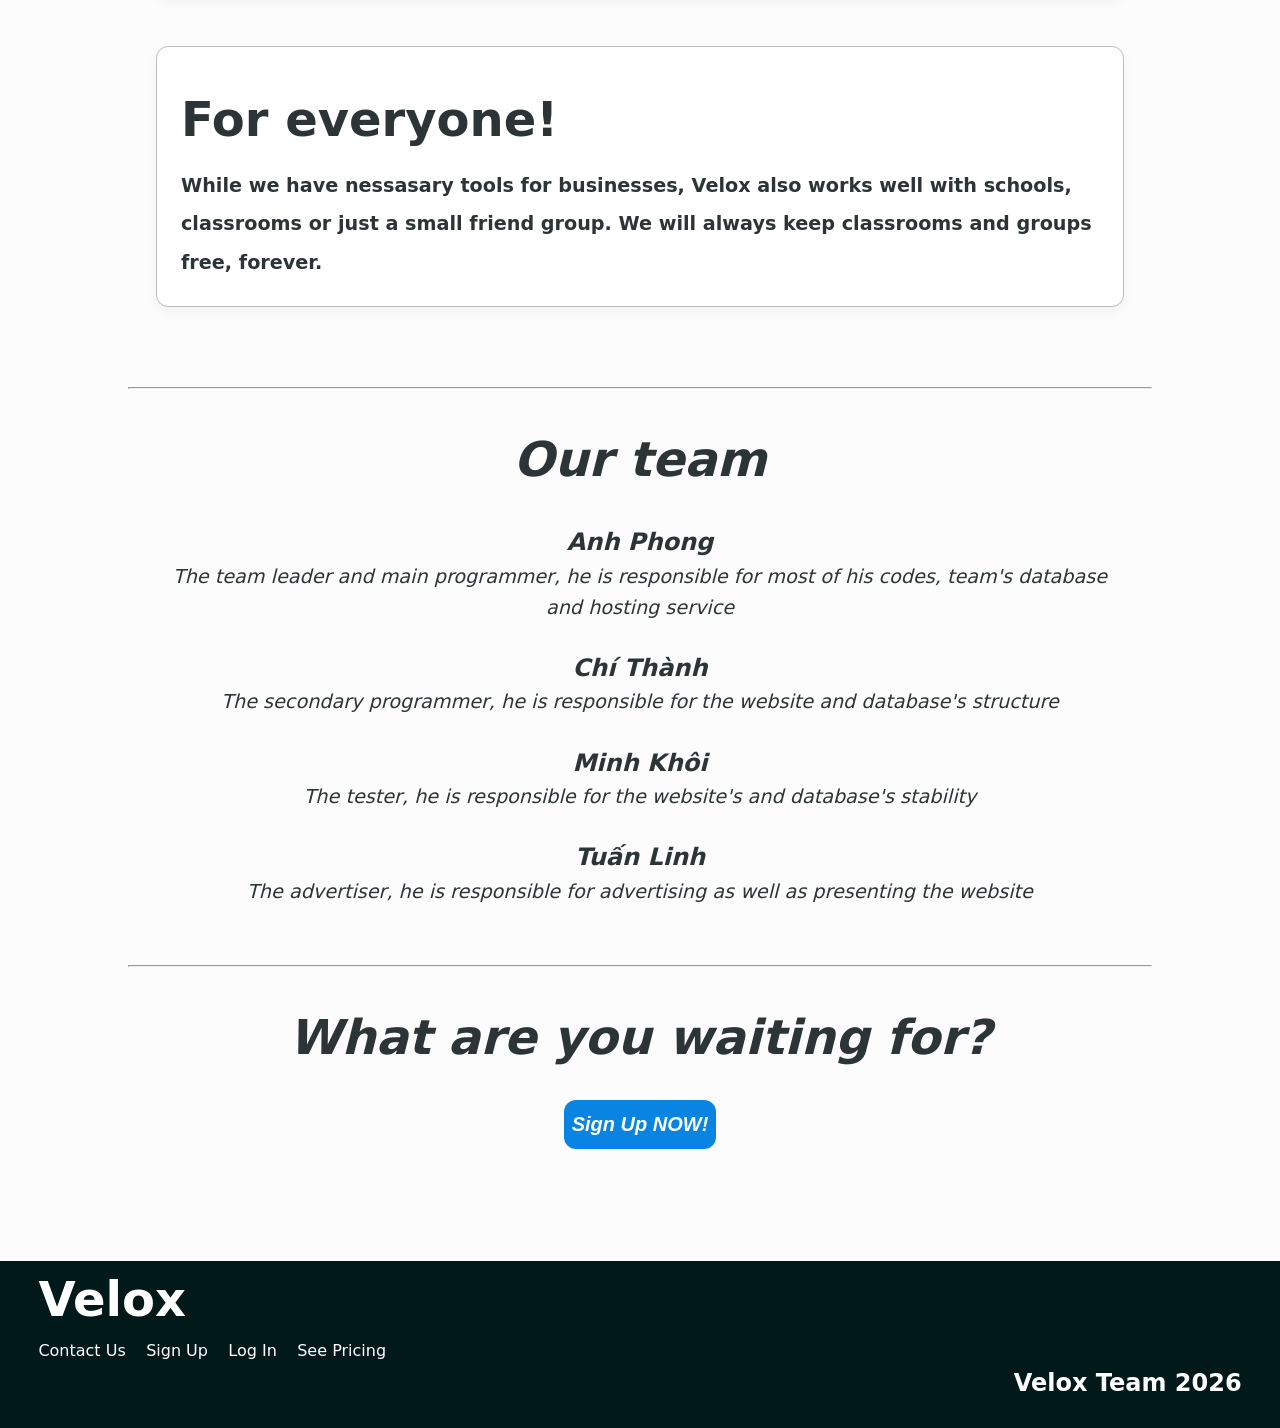
==== commit 9762afa1: "Clean up advertiser description in index.html Removed inappropriate language from the advertiser's d" ====
--- a/index.html
+++ b/index.html
@@ -70,7 +70,7 @@
         <p>The tester, he is responsible for the website's and database's stability</p>
         <br>
         <h4>Tuấn Linh</h4>
-        <p>The advertiser, he is responsible for advertising as well as presenting the website , and he have a small dick nigger boy</p>
+        <p>The advertiser, he is responsible for advertising as well as presenting the website</p>
     </div><br>
     <hr style="width: 80%; display: block; margin: auto; color: var(--border-color);">
     <div class="intro">
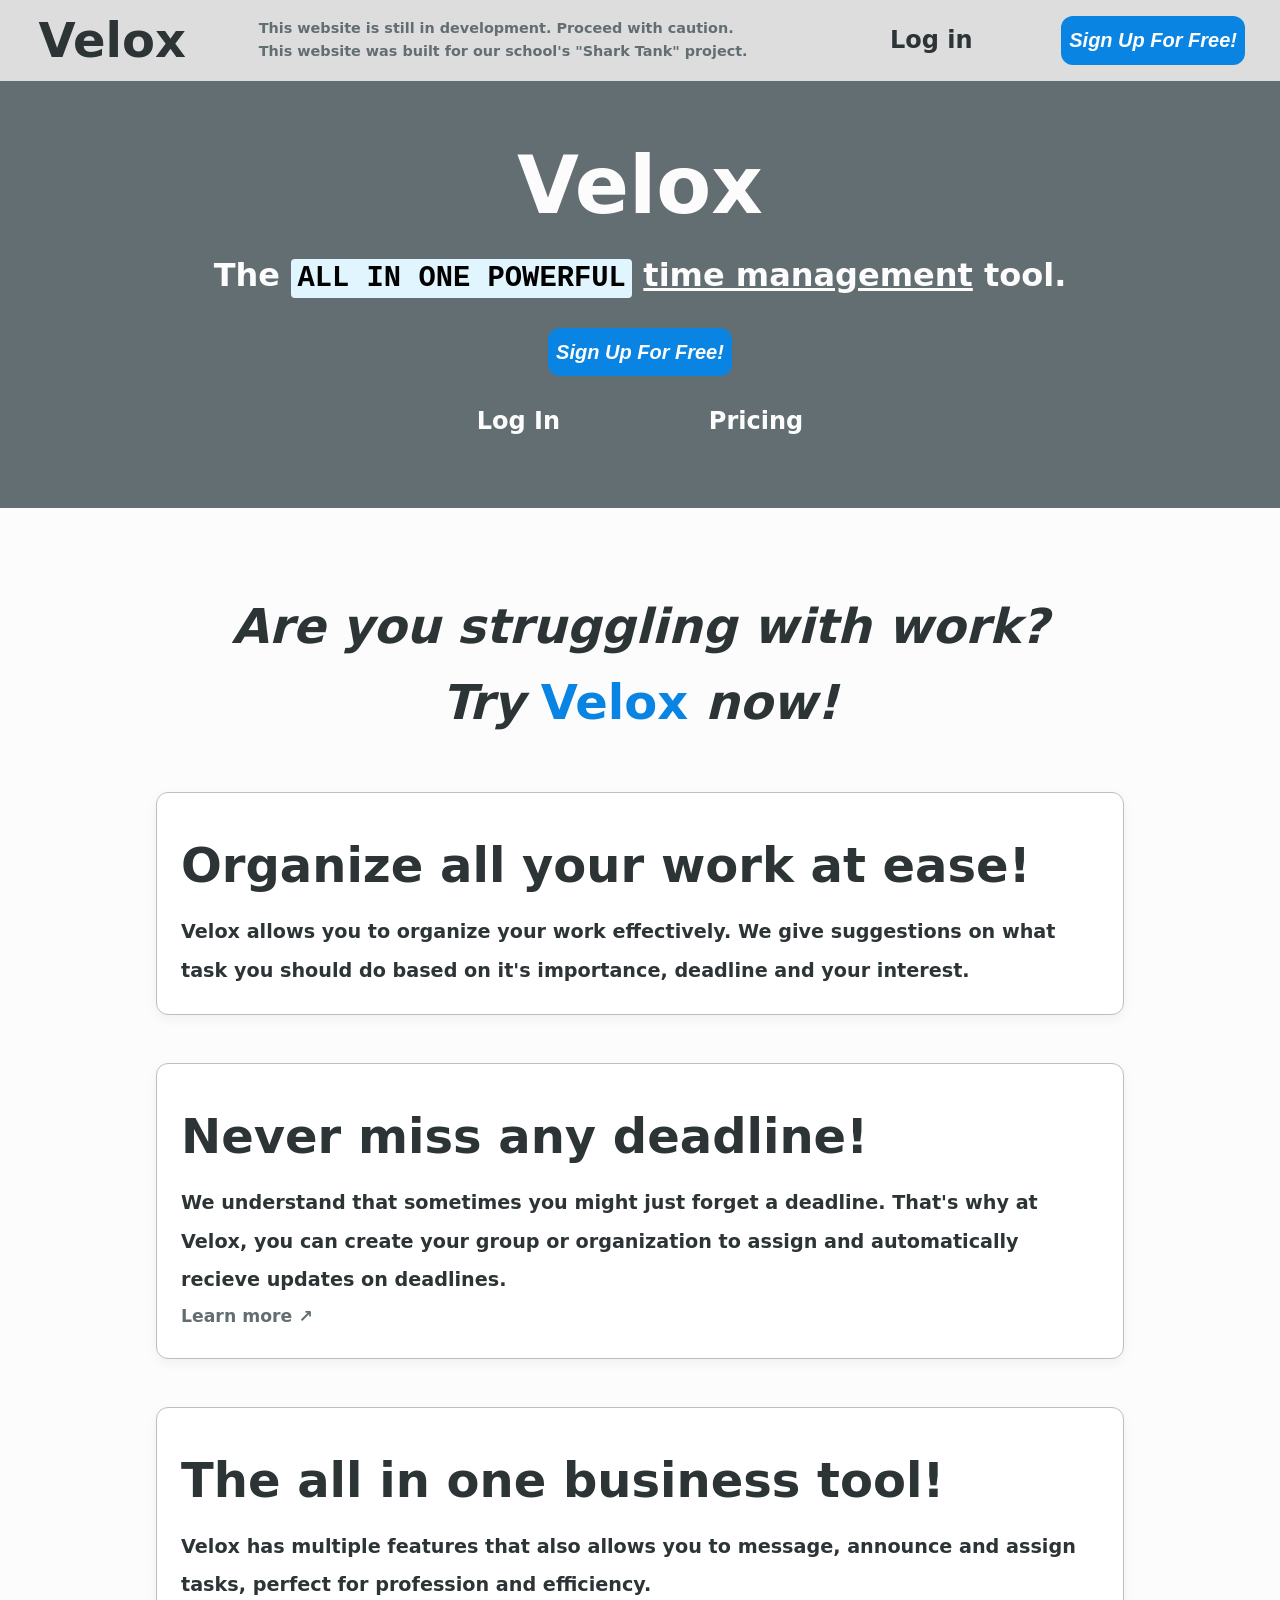
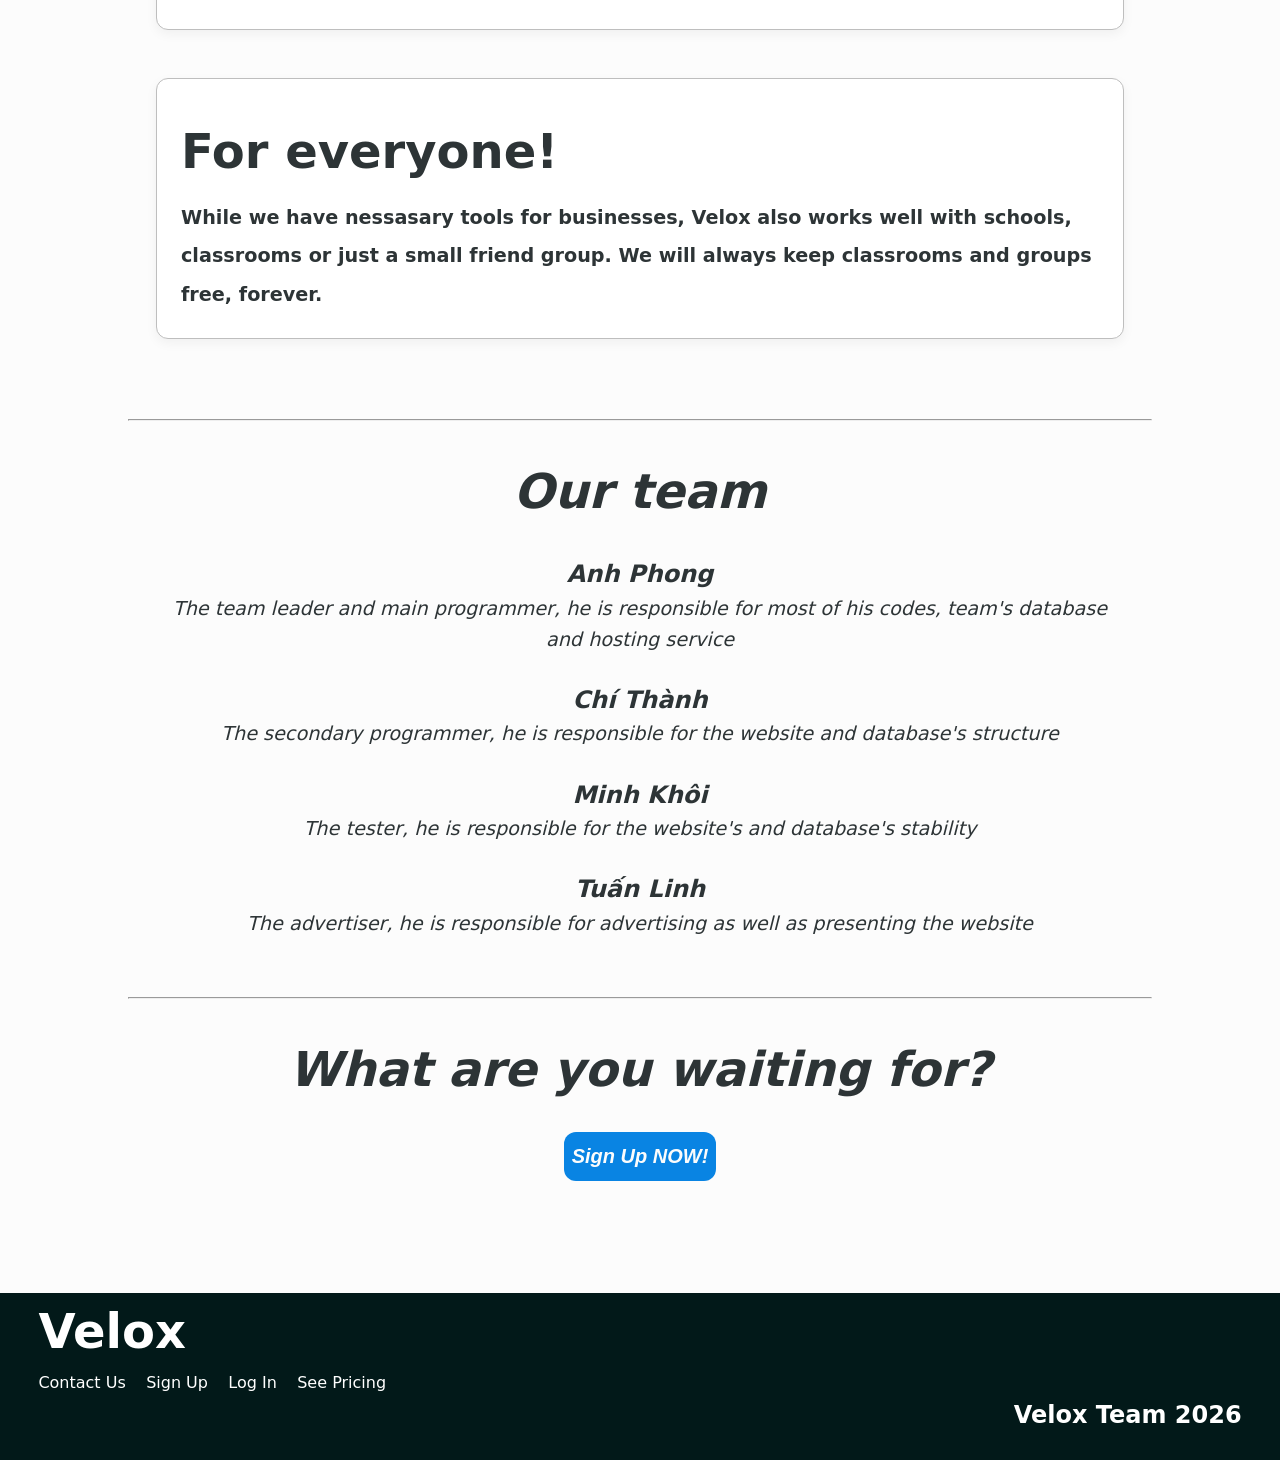
==== commit f9f8a21b: "settings still working on" ====
--- a/index.html
+++ b/index.html
@@ -19,7 +19,7 @@
                 <a><button onclick="window.location.href = './signup/index.html'"><h4 style="color: var(--bg-color);"><i>Sign Up For Free!</i></h4></button></a>
             </div>
     </header>
-    <div style="text-align: center; margin-bottom: 3rem; width: 100%; background-color: var(--text-muted); color: var(--bg-color); border-color: var(--border-color);">
+    <div class="hero-section">
             <br><h1><b>Velox</b></h1>
             <h3>The <code style="color: black">ALL IN ONE POWERFUL</code> <u>time management</u> tool.</h3><br>
             <a><button onclick="window.location.href = './signup/index.html'"><h4 style="color: var(--bg-color);"><i>Sign Up For Free!</i></h4></button></a><br><br>
@@ -89,4 +89,4 @@
         <br>
     </footer>
 </body>
-</html>
+</html>
--- a/styles/main.css
+++ b/styles/main.css
@@ -1,193 +1,215 @@
 :root {
-            --transition-speed: 0.3s;
-            --font-main: 'Segoe UI', system-ui, -apple-system, sans-serif;
-            --line-height: 1.6;
-            --space-unit: 1rem;
-            --border-radius: 12px;
-        }
-
-        @media (prefers-color-scheme: light) {
-            :root {
-                --bg-color: #fcfcfc;
-                --surface-color: #ffffff;
-                --text-main: #2d3436;
-                --text-muted: #636e72;
-                --accent-color: #0984e3;
-                --accent-soft: #e1f5fe;
-                --border-color: #bebebe;
-                --shadow: 0 4px 12px rgba(0, 0, 0, 0.05);
-                --footer: #021919;
-            }
-        }
-
-        @media (prefers-color-scheme: dark) {
-            :root {
-                --bg-color: #121212;
-                --surface-color: #1e1e1e;
-                --text-main: #e0e0e0;
-                --text-muted: #a0a0a0;
-                --accent-color: #74b9ff;
-                --accent-soft: #6f6f6f;
-                --border-color: #2d2d2d;
-                --shadow: 0 4px 20px rgba(0, 0, 0, 0.3);
-                --footer: #021919;
-            }
-        }
-
-        * {
-            box-sizing: border-box;
-            margin: 0;
-            padding: 0;
-        }
-
-        body {
-            background-color: var(--bg-color);
-            font-family: var(--font-main);
-            line-height: var(--line-height);
-            transition: background-color var(--transition-speed), color var(--transition-speed);
-        }
-
-        .intro, .team {
-            max-width: 1000px;
-            margin: 0 auto;
-            padding: 2rem 1rem;
-            color: var(--text-main);
-        }
-
-        .intro>section {
-            margin-bottom: 3rem;
-            line-height: 2;
-            font-weight: 700;
-            color: var(--text-main);
-        }
-
-        h1 {
-            font-size: 500%;
-        }
-        h2 {
-            font-size: 300%;
-        }
-        h3 {
-            font-size: 200%;
-        }
-        h4 {
-            font-size: 150%;
-        }
-        p {
-            font-size: 120%;
-        }
-
-        .card {
-            background-color: var(--surface-color);
-            border: 1px solid var(--border-color);
-            border-radius: var(--border-radius);
-            padding: 1.5rem;
-            box-shadow: var(--shadow);
-            margin-bottom: 2rem;
-        }
-
-        a {
-            color: var(--accent-color);
-            text-decoration: none;
-            transition: opacity 0.2s;
-            cursor: pointer;
-        }
-
-        a:hover {
-            text-decoration: underline;
-        }
-
-        button {
-            background-color: var(--accent-color);
-            color: #fff;
-            border: none;
-            padding: 0.8rem .5rem;
-            border-radius: var(--border-radius);
-            font-weight: 600;
-            cursor: pointer;
-            transition: transform 0.1s, opacity 0.2s;
-        }
-
-        button:active {
-            transform: scale(0.98);
-        }
-
-        .text-muted {
-            color: var(--text-muted);
-            font-size: 0.9rem;
-        }
-
-        code { 
-            background-color: var(--accent-soft);
-            padding: 0.2rem 0.4rem;
-            border-radius: 4px;
-            font-family: 'Courier New', monospace;
-            font-size: 0.9em;
-        }
-
-        header {
-            color: var(--text-main);
-            background-color: color-mix(in srgb, var(--border-color), transparent 50%);
-            padding-top: 1px;
-            padding: 0rem 3%;
-            display: flex;
-            justify-content: space-between;
-            align-items: center;
-            position: sticky;
-            top: 0;
-            z-index: 1000;
-            width: 100%;
-        }
-
-        footer {
-            color: white;
-            background-color: var(--footer);
-            padding-top: 1px;
-            padding: 0rem 3%;
-            display: static;
-            align-items: center;
-            position: static;
-            bottom: 0;
-            left: 0;
-            width: 100%;
-            z-index: 1000;
-        }
-
-        @media (max-width: 1023px), (max-height: 511px) {
-            header {
-                position: static !important;
-                display:contents !important;
-                text-align: center;
-            }
-            header>h2 {
-                font-size: 200% !important;
-            }
-            header>div>* {
-                font-size: 80% !important;
-            }
-            .headerInteractives {
-                grid-template-columns: 30% 70% !important;
-                margin: auto;
-            }
-            .headerInteractives>h4 {
-                text-align: center !important;
-            }
-            .headerInteractives>*, .headerInteractives>a>button>* {
-                font-size: 120% !important;
-            }
-            .intro>section>h2 {
-                font-size: 200% !important;
-            }
-            .intro>h2 {
-                font-size: 150% !important;
-            }
-            .intro>section>*, .intro>section>a>* {
-                font-size: 100% !important;
-            }
-            .accountBox {
-                grid-template-columns: 1fr !important;
-            }
-            .intro>section>div>div>h3, .intro>section>div>p {
-                font-size: 80% !important;
-            }
-        }
+    --transition-speed: 0.3s;
+    --font-main: 'Segoe UI', system-ui, -apple-system, sans-serif;
+    --line-height: 1.6;
+    --space-unit: 1rem;
+    --border-radius: 12px;
+}
+
+@media (prefers-color-scheme: light) {
+    :root {
+        --bg-color: #fcfcfc;
+        --surface-color: #ffffff;
+        --text-main: #2d3436;
+        --text-muted: #636e72;
+        --accent-color: #0984e3;
+        --accent-soft: #e1f5fe;
+        --border-color: #bebebe;
+        --shadow: 0 4px 12px rgba(0, 0, 0, 0.05);
+        --footer: #021919;
+    }
+}
+
+@media (prefers-color-scheme: dark) {
+    :root {
+        --bg-color: #121212;
+        --surface-color: #1e1e1e;
+        --text-main: #e0e0e0;
+        --text-muted: #a0a0a0;
+        --accent-color: #74b9ff;
+        --accent-soft: #6f6f6f;
+        --border-color: #2d2d2d;
+        --shadow: 0 4px 20px rgba(0, 0, 0, 0.3);
+        --footer: #021919;
+    }
+}
+
+* {
+    box-sizing: border-box;
+    margin: 0;
+    padding: 0;
+}
+
+body {
+    background-color: var(--bg-color);
+    font-family: var(--font-main);
+    line-height: var(--line-height);
+    transition: background-color var(--transition-speed), color var(--transition-speed);
+}
+
+.intro, .team {
+    max-width: 1000px;
+    margin: 0 auto;
+    padding: 2rem 1rem;
+    color: var(--text-main);
+}
+
+.intro>section {
+    margin-bottom: 3rem;
+    line-height: 2;
+    font-weight: 700;
+    color: var(--text-main);
+}
+
+h1 {
+    font-size: 500%;
+}
+h2 {
+    font-size: 300%;
+}
+h3 {
+    font-size: 200%;
+}
+h4 {
+    font-size: 150%;
+}
+p {
+    font-size: 120%;
+}
+
+.card {
+    background-color: var(--surface-color);
+    border: 1px solid var(--border-color);
+    border-radius: var(--border-radius);
+    padding: 1.5rem;
+    box-shadow: var(--shadow);
+    margin-bottom: 2rem;
+}
+
+a {
+    color: var(--accent-color);
+    text-decoration: none;
+    transition: opacity 0.2s;
+    cursor: pointer;
+}
+
+a:hover {
+    text-decoration: underline;
+}
+
+button {
+    background-color: var(--accent-color);
+    color: #fff;
+    border: none;
+    padding: 0.8rem .5rem;
+    border-radius: var(--border-radius);
+    font-weight: 600;
+    cursor: pointer;
+    transition: transform 0.1s, opacity 0.2s;
+}
+
+button:active {
+    transform: scale(0.98);
+}
+
+.text-muted {
+    color: var(--text-muted);
+    font-size: 0.9rem;
+}
+
+code { 
+    background-color: var(--accent-soft);
+    padding: 0.2rem 0.4rem;
+    border-radius: 4px;
+    font-family: 'Courier New', monospace;
+    font-size: 0.9em;
+}
+
+header {
+    color: var(--text-main);
+    background-color: color-mix(in srgb, var(--border-color), transparent 50%);
+    padding-top: 1px;
+    padding: 0rem 3%;
+    display: flex;
+    justify-content: space-between;
+    align-items: center;
+    position: sticky;
+    top: 0;
+    z-index: 1000;
+    width: 100%;
+}
+
+footer {
+    color: white;
+    background-color: var(--footer);
+    padding-top: 1px;
+    padding: 0rem 3%;
+    display: static;
+    align-items: center;
+    position: static;
+    bottom: 0;
+    left: 0;
+    width: 100%;
+    z-index: 1000;
+}
+
+@media (max-width: 1023px), (max-height: 511px) {
+    header {
+        position: static !important;
+        display:contents !important;
+        text-align: center;
+    }
+    header>h2 {
+        font-size: 200% !important;
+    }
+    header>div>* {
+        font-size: 80% !important;
+    }
+    .headerInteractives {
+        grid-template-columns: 30% 70% !important;
+        margin: auto;
+    }
+    .headerInteractives>h4 {
+        text-align: center !important;
+    }
+    .headerInteractives>*, .headerInteractives>a>button>* {
+        font-size: 120% !important;
+    }
+    .intro>section>h2 {
+        font-size: 200% !important;
+    }
+    .intro>h2 {
+        font-size: 150% !important;
+    }
+    .intro>section>*, .intro>section>a>* {
+        font-size: 100% !important;
+    }
+    .accountBox {
+        grid-template-columns: 1fr !important;
+    }
+    .intro>section>div>div>h3, .intro>section>div>p {
+        font-size: 80% !important;
+    }
+}
+
+.loading-overlay {
+    position: fixed;
+    top: 0;
+    left: 0;
+    width: 100%;
+    height: 100%;
+    background: var(--bg-color);
+    display: flex;
+    justify-content: center;
+    align-items: center;
+    z-index: 9999;
+    color: var(--text-main);
+}
+
+.hero-section {
+    text-align: center;
+    padding: 1rem 1rem;
+    background-color: var(--text-muted);
+    color: var(--bg-color);
+    margin-bottom: 3rem;
+}
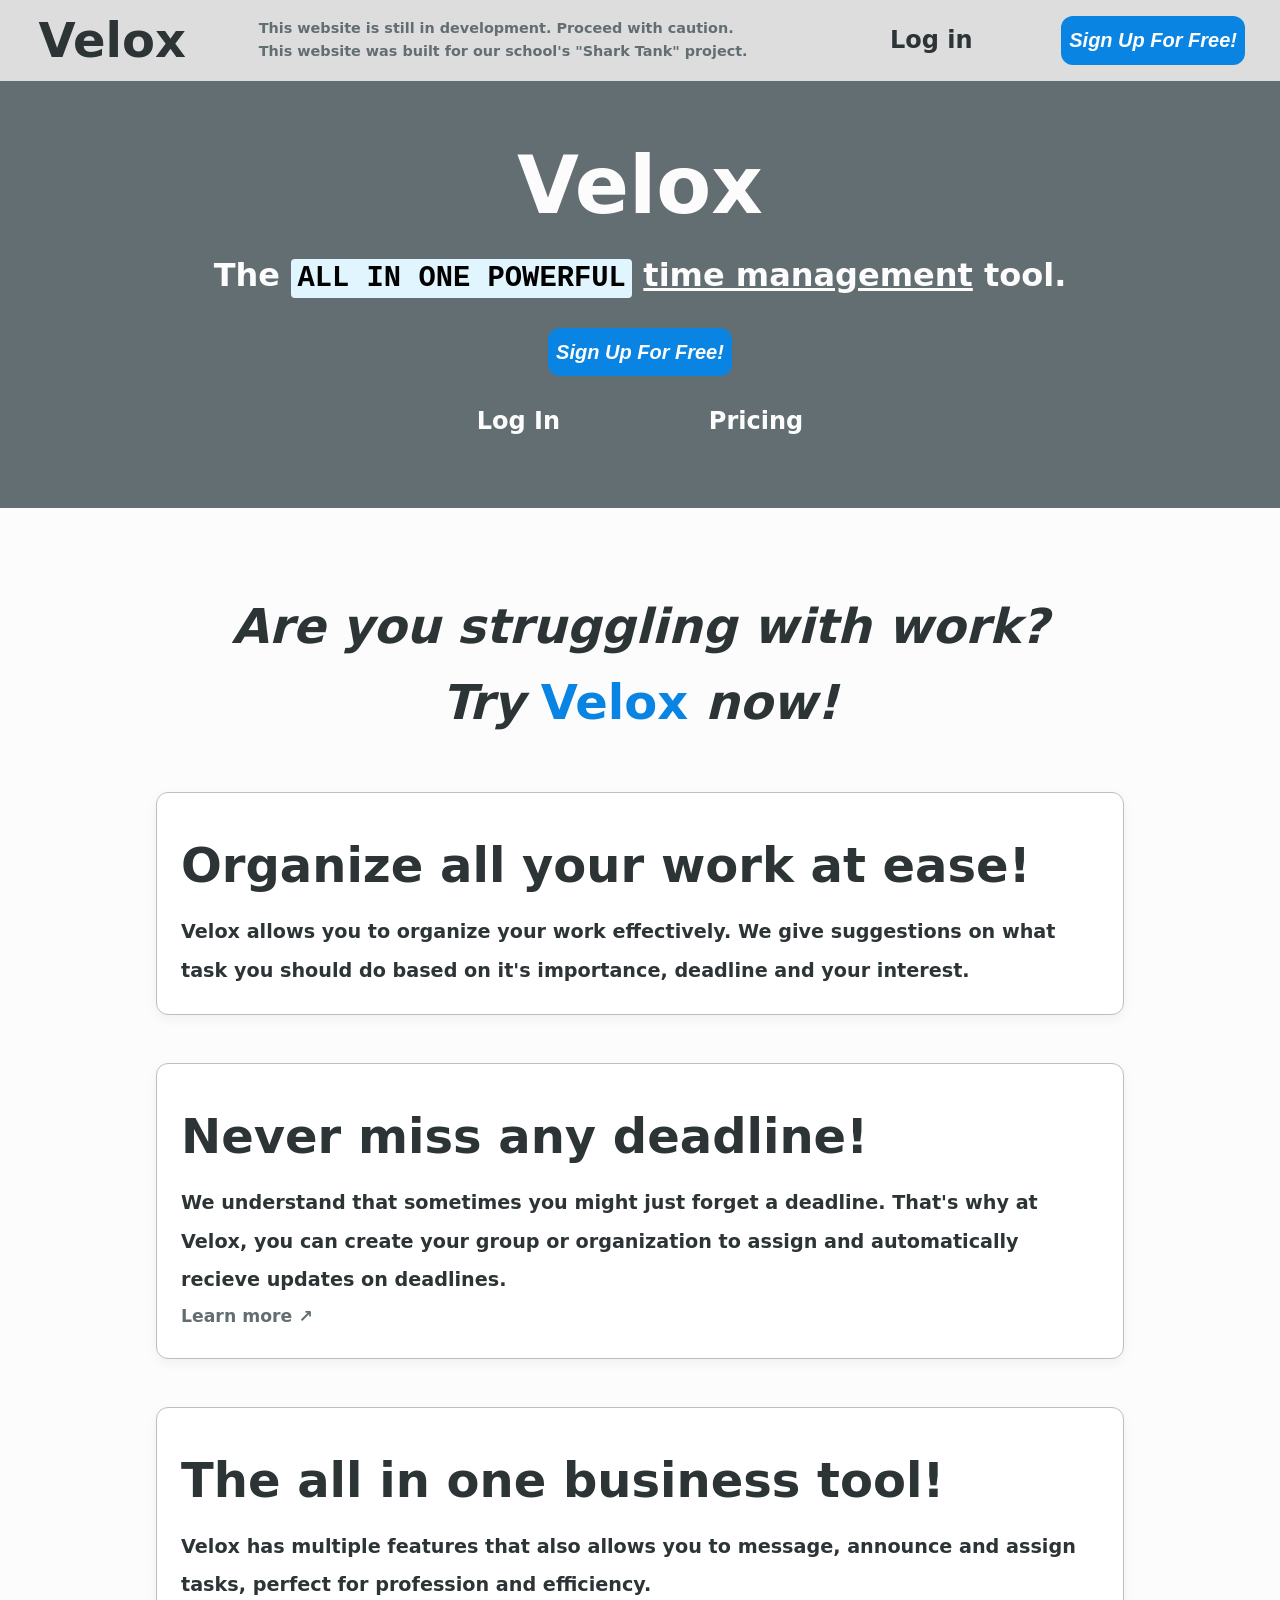
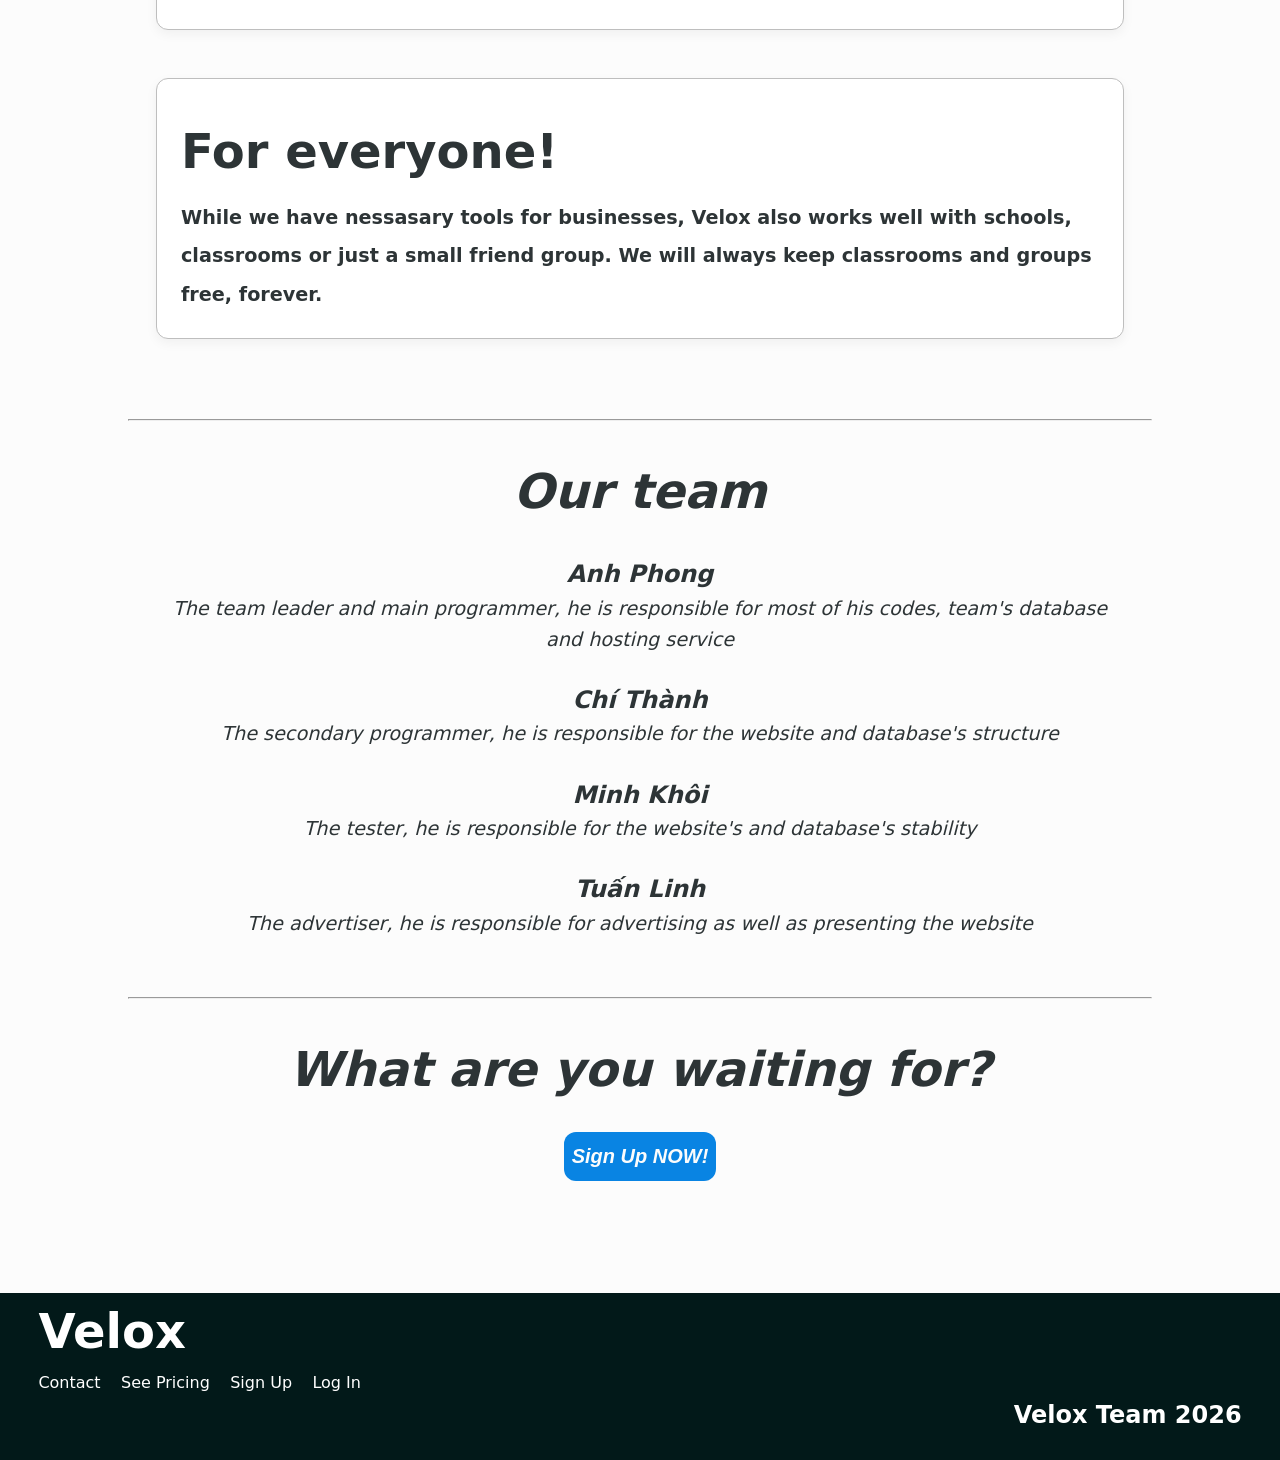
==== commit 0057072d: "local tasks 100%" ====
--- a/index.html
+++ b/index.html
@@ -81,12 +81,12 @@
     </div>
     <footer>
         <h2><b>Velox</b></h2>
-        <a style="color: white">Contact Us</a>&nbsp;&nbsp;&nbsp;
+        <a style="color: white">Contact</a>&nbsp;&nbsp;&nbsp;
+        <a style="color: white">See Pricing</a>&nbsp;&nbsp;&nbsp;
         <a style="color: white" href="./signup/index.html">Sign Up</a>&nbsp;&nbsp;&nbsp;
-        <a style="color: white" href="./login/index.html">Log In</a>&nbsp;&nbsp;&nbsp;
-        <a style="color: white">See Pricing</a>&nbsp;&nbsp;&nbsp;
+        <a style="color: white" href="./login/index.html">Log In</a>
         <h4 style="text-align: end;">Velox Team 2026</h4>
         <br>
     </footer>
 </body>
-</html>+</html>
--- a/styles/main.css
+++ b/styles/main.css
@@ -167,7 +167,9 @@
     }
     .headerInteractives {
         grid-template-columns: 30% 70% !important;
-        margin: auto;
+        align-items: center !important;
+        display: block;
+        margin: auto !important;
     }
     .headerInteractives>h4 {
         text-align: center !important;
